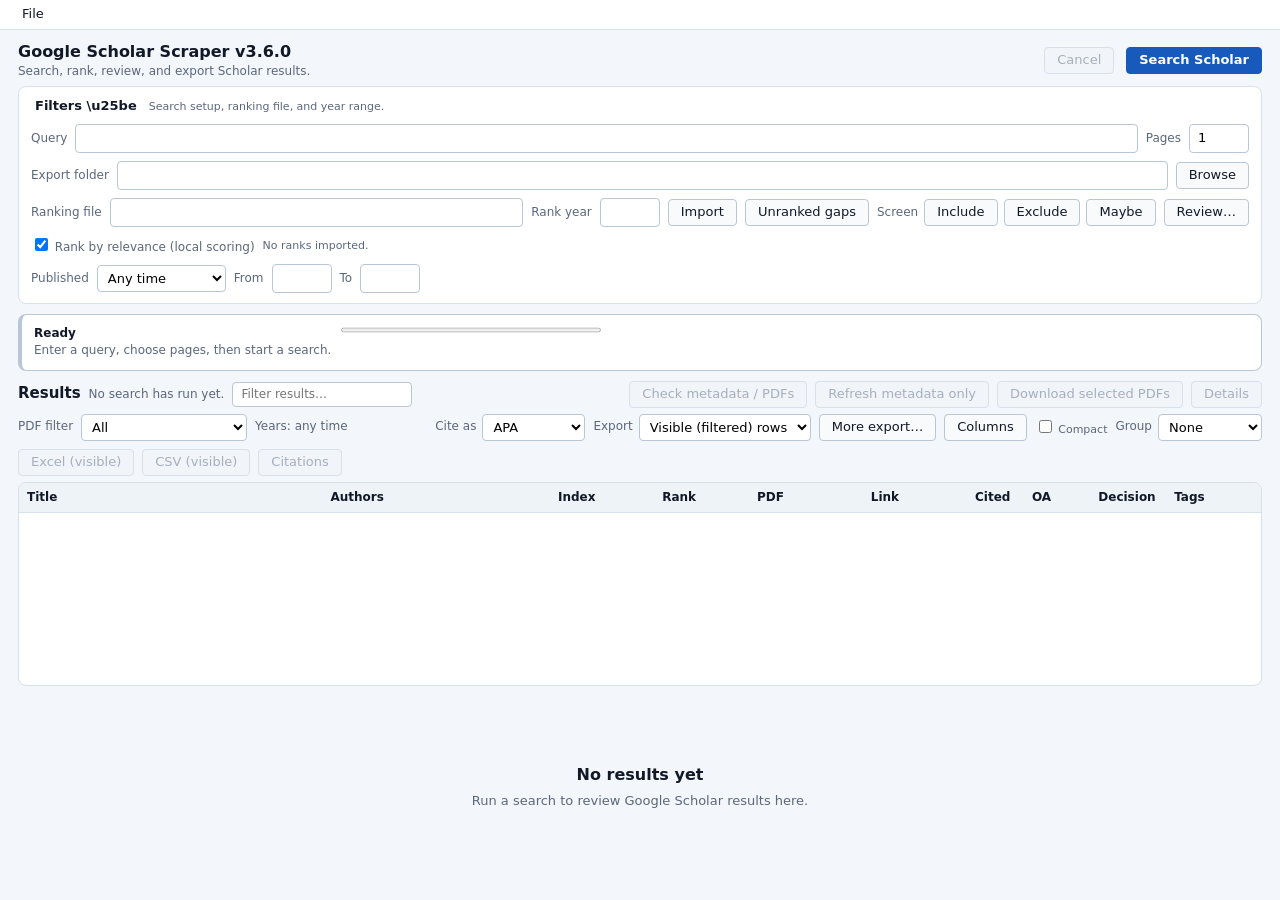
==== rust/gss-app/ui/index.html @ 484f0b96 "Rust v3.6.0: review state — screening decisions, notes, tags, PRISMA, baselines Phase 3 of docs/ROAD" ====
<!DOCTYPE html>
<html lang="en">
<head>
  <meta charset="UTF-8" />
  <meta name="viewport" content="width=device-width, initial-scale=1.0" />
  <title>Google Scholar Scraper v3.6.0</title>
  <style>
    :root {
      --app-bg: #f3f6fb; --surface: #ffffff; --surface-alt: #f8fafc;
      --text: #111827; --muted: #5b677a; --border: #d8e0ea; --border-strong: #b9c6d6;
      --primary: #185abc; --primary-hover: #1f6feb; --secondary-hover: #f4f7fb;
      --disabled: #a6afbd; --selection: #dbeafe;
    }
    * { box-sizing: border-box; }
    body {
      margin: 0; background: var(--app-bg); color: var(--text);
      font: 13px/1.45 "Segoe UI", system-ui, sans-serif;
      display: flex; flex-direction: column; height: 100vh;
    }
    .menubar {
      display: flex; align-items: center; gap: 2px;
      background: var(--surface); border-bottom: 1px solid var(--border);
      padding: 2px 12px;
    }
    .menubtn {
      background: transparent; border: none; padding: 3px 10px; border-radius: 4px;
    }
    .menubtn.open, .menubtn:hover:not(:disabled) { background: var(--secondary-hover); }
    .menu {
      position: absolute; top: 26px; left: 12px; z-index: 20;
      background: var(--surface); border: 1px solid var(--border-strong);
      border-radius: 6px; box-shadow: 0 6px 20px rgba(17, 24, 39, 0.16);
      padding: 4px; min-width: 240px; display: none;
    }
    .menu.open { display: block; }
    .menu button {
      display: flex; justify-content: space-between; gap: 24px; width: 100%;
      background: transparent; border: none; text-align: left; padding: 5px 8px;
    }
    .menu button:hover:not(:disabled) { background: var(--selection); }
    .menu .acc { color: var(--muted); font-size: 11px; }
    .ctxmenu {
      position: absolute; z-index: 30; background: var(--surface);
      border: 1px solid var(--border-strong); border-radius: 6px;
      box-shadow: 0 6px 20px rgba(17, 24, 39, 0.16);
      padding: 4px; min-width: 210px;
    }
    .ctxmenu button {
      display: block; width: 100%; text-align: left; background: transparent;
      border: none; padding: 5px 8px;
    }
    .ctxmenu button:hover:not(:disabled) { background: var(--selection); }
    .header {
      display: flex; align-items: center; gap: 12px;
      padding: 10px 18px 6px;
    }
    .header .titles { flex: 1; }
    .header h1 { font-size: 16px; margin: 0; }
    .header .subtitle { color: var(--muted); font-size: 12px; }
    .panel {
      background: var(--surface); border: 1px solid var(--border);
      border-radius: 8px; margin: 0 18px 10px; padding: 10px 12px;
    }
    .row { display: flex; align-items: center; gap: 8px; margin-bottom: 8px; flex-wrap: wrap; }
    .row:last-child { margin-bottom: 0; }
    label { color: var(--muted); font-size: 12px; }
    input[type="text"], input[type="number"] {
      border: 1px solid var(--border-strong); border-radius: 4px;
      padding: 4px 8px; font: inherit; background: var(--surface); min-width: 300px;
    }
    input.small { min-width: 0; width: 60px; }
    select {
      border: 1px solid var(--border-strong); border-radius: 4px;
      padding: 4px 6px; font: inherit; background: var(--surface);
    }
    button {
      border: 1px solid var(--border-strong); border-radius: 4px;
      padding: 3px 12px; font: inherit; cursor: pointer;
      background: var(--surface-alt); color: var(--text);
    }
    button.primary { background: var(--primary); border-color: var(--primary); color: #fff; font-weight: 600; }
    button:hover:not(:disabled) { filter: brightness(0.96); }
    button:disabled { background: #f1f4f8; color: var(--disabled); cursor: arrow; border-color: var(--border); }
    button.primary:disabled { background: #9bbbe8; color: #edf4ff; }
    .notice { color: var(--muted); font-size: 11px; }
    .status {
      display: flex; gap: 10px; padding: 10px 12px;
      border-left: 4px solid var(--border-strong);
    }
    .status .heading { font-weight: 700; font-size: 12px; }
    .status .detail { color: var(--muted); font-size: 12px; }
    .status.ready { background: var(--surface); border-color: var(--border-strong); }
    .status.running { background: #eef4fc; border-color: var(--primary); }
    .status.success { background: #effaf1; border-color: #1a7f37; }
    .status.warning { background: #fff8e6; border-color: #9a6700; }
    .status.error { background: #ffebe9; border-color: #cf222e; }
    progress { width: 260px; height: 10px; }
    .results { flex: 1; display: flex; flex-direction: column; margin: 0 18px 12px; min-height: 180px; }
    .results-toolbar { display: flex; align-items: center; gap: 8px; margin-bottom: 6px; flex-wrap: wrap; }
    .results-toolbar .spacer { flex: 1; }
    .results-toolbar h2 { font-size: 15px; margin: 0; }
    .summary { color: var(--muted); font-size: 12px; }
    input.filter {
      min-width: 0; width: 180px; padding: 3px 8px; font-size: 12px;
      border: 1px solid var(--border-strong); border-radius: 4px;
    }
    #appliedYear { color: var(--muted); font-size: 12px; }
    .table-wrap {
      flex: 1; overflow: auto; background: var(--surface);
      border: 1px solid var(--border); border-radius: 8px;
    }
    table { border-collapse: collapse; width: 100%; }
    thead th {
      position: sticky; top: 0; background: #eef3f8; text-align: left;
      font-size: 12px; padding: 6px 8px; border-bottom: 1px solid var(--border);
    }
    thead th.sortable { cursor: pointer; user-select: none; }
    thead th.sortable:hover { background: #e3ebf5; }
    thead th.sorted { color: var(--primary); }
    tbody td { padding: 6px 8px; border-bottom: 1px solid var(--border); font-size: 12px; }
    tbody tr[data-iid] { cursor: default; }
    tbody tr.selected { background: var(--selection); }
    .empty {
      flex: 1; display: flex; flex-direction: column; align-items: center;
      justify-content: center; color: var(--muted); gap: 6px;
    }
    .empty .title { font-size: 16px; font-weight: 700; color: var(--text); }
    .empty.hidden, .table-wrap.hidden { display: none; }
    dialog {
      border: 1px solid var(--border-strong); border-radius: 8px;
      padding: 14px; min-width: 520px; max-width: 820px;
    }
    dialog::backdrop { background: rgba(17, 24, 39, 0.35); }
    dialog h3 { margin: 0 0 10px; font-size: 14px; }
    dialog .disclaimer { color: var(--muted); font-size: 11px; margin: 8px 0; }
    /* v3.2.0 UX */
    :focus-visible {
      outline: 2px solid var(--primary); outline-offset: 1px; border-radius: 3px;
    }
    tbody tr:focus-visible {
      outline: none; box-shadow: inset 0 0 0 2px var(--primary);
    }
    #resultsTable { table-layout: fixed; }
    #resultsTable td {
      max-width: 0; overflow: hidden; text-overflow: ellipsis; white-space: nowrap;
    }
    #resultsTable.compact tbody td { padding: 2px 8px; font-size: 11px; }
    .linkbtn {
      background: none; border: none; padding: 0; color: var(--primary);
      text-decoration: underline; cursor: pointer; font: inherit;
    }
    .linkbtn:hover:not(:disabled) { filter: brightness(0.85); }
    #configPanel.collapsed .row { display: none; }
    .panel-head {
      display: flex; align-items: center; gap: 8px; margin-bottom: 8px;
    }
    .panel-head button {
      background: transparent; border: none; padding: 0 4px; font-weight: 600;
    }
    .menu label { display: flex; gap: 6px; padding: 4px 8px; }
    .menu label:hover { background: var(--selection); }
    .toolbar-group { display: flex; align-items: center; gap: 6px; }
    .smallwide { min-width: 140px; width: 180px; }
    .badge.include { background: #1a7f37; color: #fff; }
    .badge.exclude { background: #cf222e; color: #fff; }
    .badge.maybe { background: #9a6700; color: #fff; }
    .tagchip {
      display: inline-block; background: var(--selection); border-radius: 3px;
      padding: 0 5px; margin-right: 3px; font-size: 11px;
    }
    .toolbar-group label { display: flex; align-items: center; gap: 4px; }
    .badge {
      display: inline-block; padding: 0 4px; border-radius: 3px;
      font-size: 10px; font-weight: 700; letter-spacing: 0.02em;
      vertical-align: middle;
    }
    .badge.retracted { background: var(--error, #cf222e); color: #fff; }
    dialog pre {
      background: var(--surface-alt); border: 1px solid var(--border);
      border-radius: 4px; padding: 10px; white-space: pre-wrap;
      max-height: 320px; overflow: auto; font: 12px/1.5 "Segoe UI", sans-serif;
    }
  </style>
</head>
<body>
  <div class="menubar">
    <button class="menubtn" id="btnFileMenu">File</button>
    <div class="menu" id="fileMenu">
      <button id="menuExportCitations">Export citations… <span class="acc">Ctrl+E</span></button>
      <button id="menuOpenFolder" disabled>Open export folder</button>
    </div>
  </div>

  <div class="header">
    <div class="titles">
      <h1>Google Scholar Scraper v3.6.0</h1>
      <div class="subtitle">Search, rank, review, and export Scholar results.</div>
    </div>
    <button id="btnCancel" disabled>Cancel</button>
    <button id="btnSearch" class="primary">Search Scholar</button>
  </div>

  <section class="panel" id="configPanel">
    <div class="panel-head">
      <button id="btnToggleConfig" aria-expanded="true" aria-controls="configPanel">Filters \u25be</button>
      <span class="notice" id="configHint">Search setup, ranking file, and year range.</span>
    </div>
    <div class="row">
      <label for="query">Query</label>
      <input type="text" id="query" style="flex:1" list="queryHistory" />
      <datalist id="queryHistory"></datalist>
      <label for="pages">Pages</label>
      <input type="text" id="pages" class="small" value="1" />
    </div>
    <div class="row">
      <label for="folder">Export folder</label>
      <input type="text" id="folder" style="flex:1" />
      <button id="btnBrowse">Browse</button>
    </div>
    <div class="row">
      <label for="rankingPath">Ranking file</label>
      <input type="text" id="rankingPath" style="flex:1" />
      <label for="rankingYear">Rank year</label>
      <input type="text" id="rankingYear" class="small" />
      <button id="btnImport">Import</button>
      <button id="btnGapReport" title="List journals with no imported ranking match">Unranked gaps</button>
      <span class="toolbar-group">
        <label>Screen</label>
        <button id="btnInclude" title="Mark selected rows as included">Include</button>
        <button id="btnExclude" title="Mark selected rows as excluded">Exclude</button>
        <button id="btnMaybe" title="Mark selected rows as maybe">Maybe</button>
      </span>
      <button id="btnReviewMenu">Review…</button>
      <div class="menu" id="reviewMenu">
        <button id="menuPrisma">PRISMA counts</button>
        <button id="menuScreeningLog">Export screening log (CSV)</button>
        <button id="menuNearDup">Near-duplicate report</button>
        <button id="menuBaselineSave">Save current set as baseline…</button>
        <button id="menuBaselineDiff">Diff against baseline…</button>
        <button id="menuRescore">Re-score with the query…</button>
        <button id="menuImportExport">Import a CSV/JSON export…</button>
      </div>
    </div>
    <div class="row">
      <label><input type="checkbox" id="rankingEnabled" checked /> Rank by relevance (local scoring)</label>
      <span id="rankingNotice" class="notice">No ranks imported.</span>
    </div>
    <div class="row">
      <label for="yearPreset">Published</label>
      <select id="yearPreset"></select>
      <label for="yearFrom">From</label>
      <input type="text" id="yearFrom" class="small" />
      <label for="yearTo">To</label>
      <input type="text" id="yearTo" class="small" />
    </div>
  </section>

  <div class="panel status ready" id="statusPanel" role="status" aria-live="polite">
    <div>
      <div class="heading" id="statusHeading">Ready</div>
      <div class="detail" id="statusDetail">Enter a query, choose pages, then start a search.</div>
    </div>
    <progress id="progress" value="0" max="100"></progress>
    <button id="btnRetry" hidden>Retry search</button>
  </div>

  <div class="results">
    <div class="results-toolbar">
      <h2>Results</h2>
      <span class="summary" id="summary">No search has run yet.</span>
      <input type="text" id="resultsSearch" class="filter" placeholder="Filter results…" />
      <span class="spacer"></span>
      <button id="btnReveal" hidden>Open folder</button>
      <button id="btnCheck" disabled>Check metadata / PDFs</button>
      <button id="btnMetadataOnly" disabled title="Refresh Crossref metadata without re-checking every PDF link">Refresh metadata only</button>
      <button id="btnDownload" disabled>Download selected PDFs</button>
      <button id="btnDetails" disabled>Details</button>
    </div>
    <div class="results-toolbar">
      <label for="pdfFilter">PDF filter</label>
      <select id="pdfFilter"></select>
      <span id="appliedYear">Years: any time</span>
      <span id="yearHistogram" class="summary" title="Publication-year distribution of the stored records"></span>
      <span class="spacer"></span>
      <span class="toolbar-group">
        <label for="citeStyle">Cite as</label>
        <select id="citeStyle">
          <option value="apa">APA</option>
          <option value="ieee">IEEE</option>
          <option value="vancouver">Vancouver</option>
        </select>
      </span>
      <span class="toolbar-group">
        <label for="exportScope">Export</label>
        <select id="exportScope">
          <option value="visible">Visible (filtered) rows</option>
          <option value="selected">Selected rows</option>
        </select>
      </span>
      <button id="btnExportMenu">More export…</button>
      <div class="menu" id="exportMenu">
        <button id="menuExcelRich">Excel (formatted, freeze + filters)</button>
        <button id="menuExcelGrouped">Excel grouped by →</button>
        <button id="menuJson">JSON</button>
        <button id="menuMarkdown">Markdown table</button>
        <button id="menuTsv">TSV</button>
        <button id="menuEnw">EndNote (.enw)</button>
        <button id="menuReadingList">HTML reading list</button>
        <button id="menuJournals">Journal aggregation (CSV)</button>
        <button id="menuDetails">Details text</button>
        <button id="menuCsl">CSL-JSON citations</button>
        <button id="menuBibStable">BibTeX (stable keys)</button>
        <button id="menuBibFiles">BibTeX (with PDF paths)</button>
        <button id="menuGroupedBib">Grouped bibliography</button>
        <button id="menuCopyBib">Copy bibliography to clipboard</button>
      </div>
      <button id="btnColumns">Columns</button>
      <div class="menu" id="columnsMenu">
        <label><input type="checkbox" data-col="authors" checked /> Authors</label>
        <label><input type="checkbox" data-col="index" checked /> Index</label>
        <label><input type="checkbox" data-col="rank" checked /> Rank</label>
        <label><input type="checkbox" data-col="pdf" checked /> PDF</label>
        <label><input type="checkbox" data-col="link" checked /> Link</label>
        <label><input type="checkbox" data-col="cited" checked /> Cited by</label>
        <label><input type="checkbox" data-col="oa" checked /> OA status</label>
        <label><input type="checkbox" data-col="decision" checked /> Decision</label>
        <label><input type="checkbox" data-col="tags" checked /> Tags</label>
      </div>
      <label class="notice"><input type="checkbox" id="compactRows" /> Compact</label>
      <span class="toolbar-group">
        <label for="groupBy">Group</label>
        <select id="groupBy">
          <option value="">None</option>
          <option value="year">Year</option>
          <option value="journal">Journal</option>
          <option value="pdf">PDF status</option>
        </select>
      </span>
      <button id="btnExportExcel" disabled title="Export visible (filtered) rows">Excel (visible)</button>
      <button id="btnExportCsv" disabled title="Export visible (filtered) rows">CSV (visible)</button>
      <button id="btnExportCitations" disabled>Citations</button>
    </div>
    <div class="table-wrap" id="tableWrap">
      <table id="resultsTable" tabindex="0" role="grid" aria-label="Search results">
        <colgroup>
          <col data-col="title" style="width:32%" />
          <col data-col="authors" style="width:24%" />
          <col data-col="index" style="width:11%" />
          <col data-col="rank" style="width:10%" />
          <col data-col="pdf" style="width:12%" />
          <col data-col="link" style="width:11%" />
          <col data-col="cited" style="width:6%" />
          <col data-col="oa" style="width:7%" />
          <col data-col="decision" style="width:8%" />
          <col data-col="tags" style="width:10%" />
        </colgroup>
        <thead>
          <tr>
            <th class="sortable" data-key="title" scope="col" aria-sort="none" title="Sort by title">Title</th>
            <th class="sortable" data-key="authors" scope="col" aria-sort="none" title="Sort by authors">Authors</th>
            <th class="sortable" data-key="index" scope="col" aria-sort="none" title="Sort by journal indexing (SJR, SINTA, SCOPUS)">Index</th>
            <th class="sortable" data-key="rank" scope="col" aria-sort="none" title="Sort by journal rank">Rank</th>
            <th class="sortable" data-key="pdf" scope="col" aria-sort="none" title="Sort by public-PDF status">PDF</th>
            <th class="sortable" data-key="link" scope="col" aria-sort="none" title="Sort by link presence">Link</th>
            <th class="sortable" data-key="cited" scope="col" aria-sort="none" title="Sort by citation count (Crossref / OpenAlex)">Cited</th>
            <th class="sortable" data-key="oa" scope="col" aria-sort="none" title="Open-access status reported by OpenAlex">OA</th>
            <th class="sortable" data-key="decision" scope="col" aria-sort="none" title="Your screening decision">Decision</th>
            <th class="sortable" data-key="tags" scope="col" aria-sort="none" title="Tags you assigned">Tags</th>
          </tr>
        </thead>
        <tbody id="tableBody" role="rowgroup"></tbody>
      </table>
    </div>
    <div class="empty" id="emptyState">
      <div class="title" id="emptyTitle">No results yet</div>
      <div id="emptyDetail">Run a search to review Google Scholar results here.</div>
    </div>
  </div>

  <dialog id="errorDialog">
    <h3 id="errorTitle">Error</h3>
    <pre id="errorDetail"></pre>
    <button id="btnErrorClose" class="primary">OK</button>
  </dialog>

  <dialog id="detailDialog">
    <h3>Selected paper details</h3>
    <pre id="detailText"></pre>
    <div class="disclaimer">Double-click a row to open its link. Ranking labels describe the journal only.</div>
    <div class="row">
      <label for="detailDecision">Decision</label>
      <select id="detailDecision">
        <option value="">undecided</option>
        <option value="include">include</option>
        <option value="exclude">exclude</option>
        <option value="maybe">maybe</option>
      </select>
      <label for="detailReason">Reason</label>
      <input type="text" id="detailReason" class="smallwide" placeholder="coded exclusion reason" />
    </div>
    <div class="row">
      <label for="detailTags">Tags</label>
      <input type="text" id="detailTags" class="smallwide" placeholder="comma separated" />
      <label for="detailNote">Note</label>
      <input type="text" id="detailNote" style="flex:1" />
      <button id="btnDetailSaveReview" class="primary">Save review</button>
    </div>
    <div class="row">
      <button id="btnDetailOpenLink">Open link</button>
      <button id="btnDetailAbstract">Abstract</button>
      <button id="btnDetailOpenPdf">Open PDF</button>
      <button id="btnDetailCopyDoi">Copy DOI</button>
      <button id="btnDetailCopyTitle">Copy title</button>
      <span class="spacer"></span>
      <button id="btnCloseDetail">Close</button>
    </div>
  </dialog>

  <dialog id="promptDialog">
    <h3 id="promptTitle">Enter a value</h3>
    <div class="row">
      <input type="text" id="promptInput" style="flex:1" />
    </div>
    <div class="row">
      <button id="btnPromptOk" class="primary">OK</button>
      <button id="btnPromptCancel">Cancel</button>
    </div>
  </dialog>

  <dialog id="abstractDialog">
    <h3 id="abstractTitle">Abstract</h3>
    <pre id="abstractText"></pre>
    <div class="disclaimer">The abstract comes from Crossref or OpenAlex, not from Google Scholar. It is shown as the provider returns it.</div>
    <button id="btnCloseAbstract">Close</button>
  </dialog>

  <dialog id="citationsDialog">
    <h3>Export citations</h3>
    <div class="row">
      <label>Citation format</label>
      <label><input type="radio" name="citFormat" value="bibtex" checked /> BibTeX (.bib)</label>
      <label><input type="radio" name="citFormat" value="ris" /> RIS (.ris)</label>
    </div>
    <div class="row">
      <label>Which records</label>
      <label><input type="radio" name="citScope" value="selected" /> Selected rows</label>
      <label><input type="radio" name="citScope" value="visible" checked /> Visible (filtered) rows</label>
      <label><input type="radio" name="citScope" value="all" /> All collected records</label>
    </div>
    <div class="disclaimer">Records are resolved against Crossref when possible. Unresolved records keep their known fields and carry a review note; no PDF field is consulted.</div>
    <div class="row">
      <button id="btnDoExport" class="primary">Export citations</button>
      <button id="btnCloseCitations">Close</button>
    </div>
  </dialog>

  <script src="app.js"></script>
</body>
</html>
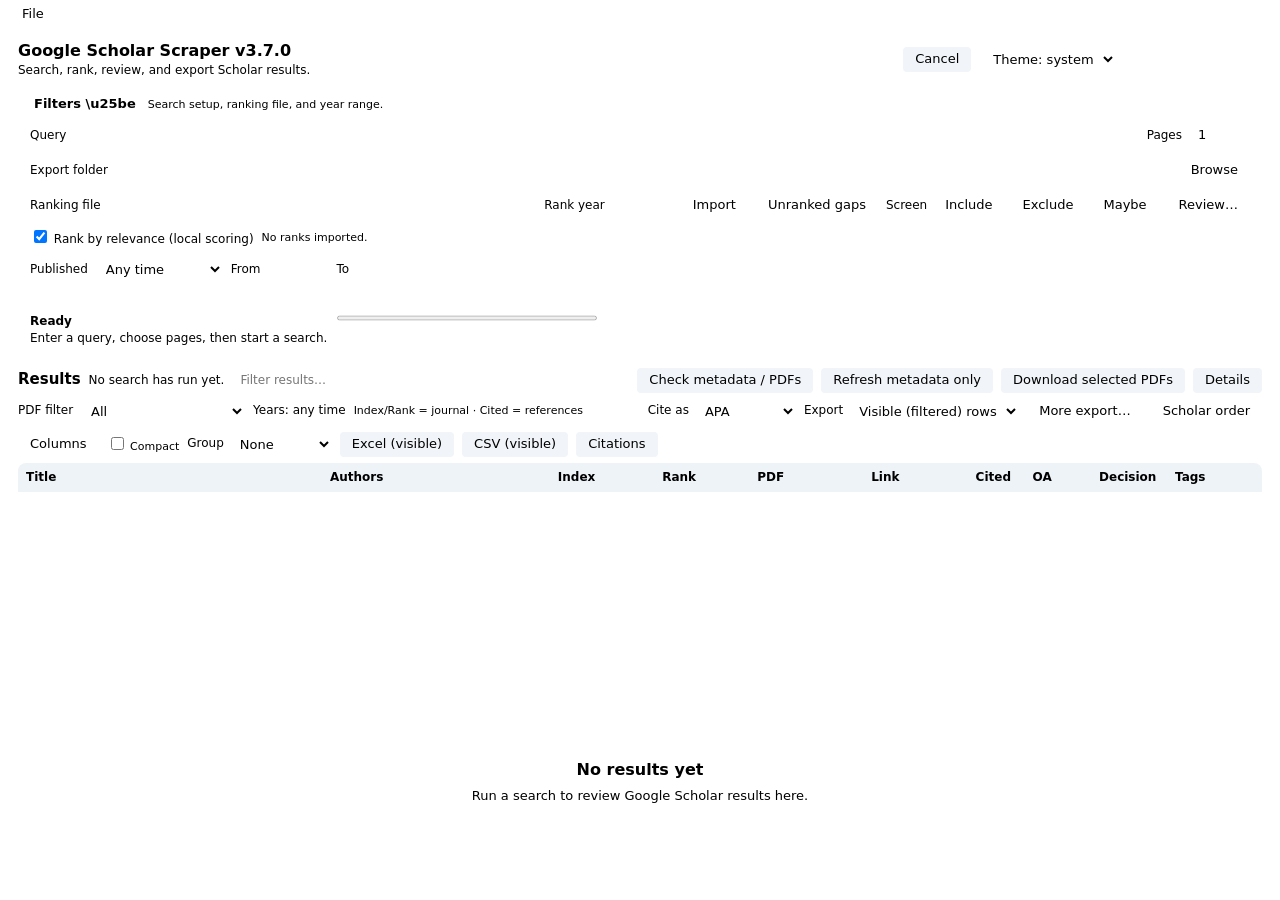
==== commit 8a4019dc: "Rust v3.7.0: interface polish (keep results, filter reset, theme) + atomic exports Phases 4 and 5 of" ====
--- a/rust/gss-app/ui/index.html
+++ b/rust/gss-app/ui/index.html
@@ -3,9 +3,18 @@
 <head>
   <meta charset="UTF-8" />
   <meta name="viewport" content="width=device-width, initial-scale=1.0" />
-  <title>Google Scholar Scraper v3.6.0</title>
+  <title>Google Scholar Scraper v3.7.0</title>
   <style>
     :root {
+      color-scheme: light dark;
+    }
+    :root[data-theme="dark"] {
+      --app-bg: #0f141b; --surface: #161d26; --surface-alt: #1d2632;
+      --text: #e6edf3; --muted: #9aa7b6; --border: #2b3644; --border-strong: #3d4b5c;
+      --primary: #4d8ff0; --primary-hover: #6aa4f5; --secondary-hover: #222c39;
+      --disabled: #66717f; --selection: #1e3149;
+    }
+    :root[data-theme="light"] {
       --app-bg: #f3f6fb; --surface: #ffffff; --surface-alt: #f8fafc;
       --text: #111827; --muted: #5b677a; --border: #d8e0ea; --border-strong: #b9c6d6;
       --primary: #185abc; --primary-hover: #1f6feb; --secondary-hover: #f4f7fb;
@@ -193,10 +202,15 @@
 
   <div class="header">
     <div class="titles">
-      <h1>Google Scholar Scraper v3.6.0</h1>
+      <h1>Google Scholar Scraper v3.7.0</h1>
       <div class="subtitle">Search, rank, review, and export Scholar results.</div>
     </div>
     <button id="btnCancel" disabled>Cancel</button>
+    <select id="themeSelect" title="Interface theme">
+      <option value="system">Theme: system</option>
+      <option value="light">Theme: light</option>
+      <option value="dark">Theme: dark</option>
+    </select>
     <button id="btnSearch" class="primary">Search Scholar</button>
   </div>
 
@@ -280,6 +294,7 @@
       <label for="pdfFilter">PDF filter</label>
       <select id="pdfFilter"></select>
       <span id="appliedYear">Years: any time</span>
+      <span class="notice" id="columnLegend" title="Index and Rank describe the journal; relevance orders the rows; Cited counts references">Index/Rank = journal · Cited = references</span>
       <span id="yearHistogram" class="summary" title="Publication-year distribution of the stored records"></span>
       <span class="spacer"></span>
       <span class="toolbar-group">
@@ -314,6 +329,7 @@
         <button id="menuGroupedBib">Grouped bibliography</button>
         <button id="menuCopyBib">Copy bibliography to clipboard</button>
       </div>
+      <button id="btnResetSort" title="Return to Google Scholar’s original order">Scholar order</button>
       <button id="btnColumns">Columns</button>
       <div class="menu" id="columnsMenu">
         <label><input type="checkbox" data-col="authors" checked /> Authors</label>
@@ -374,6 +390,7 @@
     <div class="empty" id="emptyState">
       <div class="title" id="emptyTitle">No results yet</div>
       <div id="emptyDetail">Run a search to review Google Scholar results here.</div>
+      <button id="btnClearFilters" hidden>Clear result filters</button>
     </div>
   </div>
 
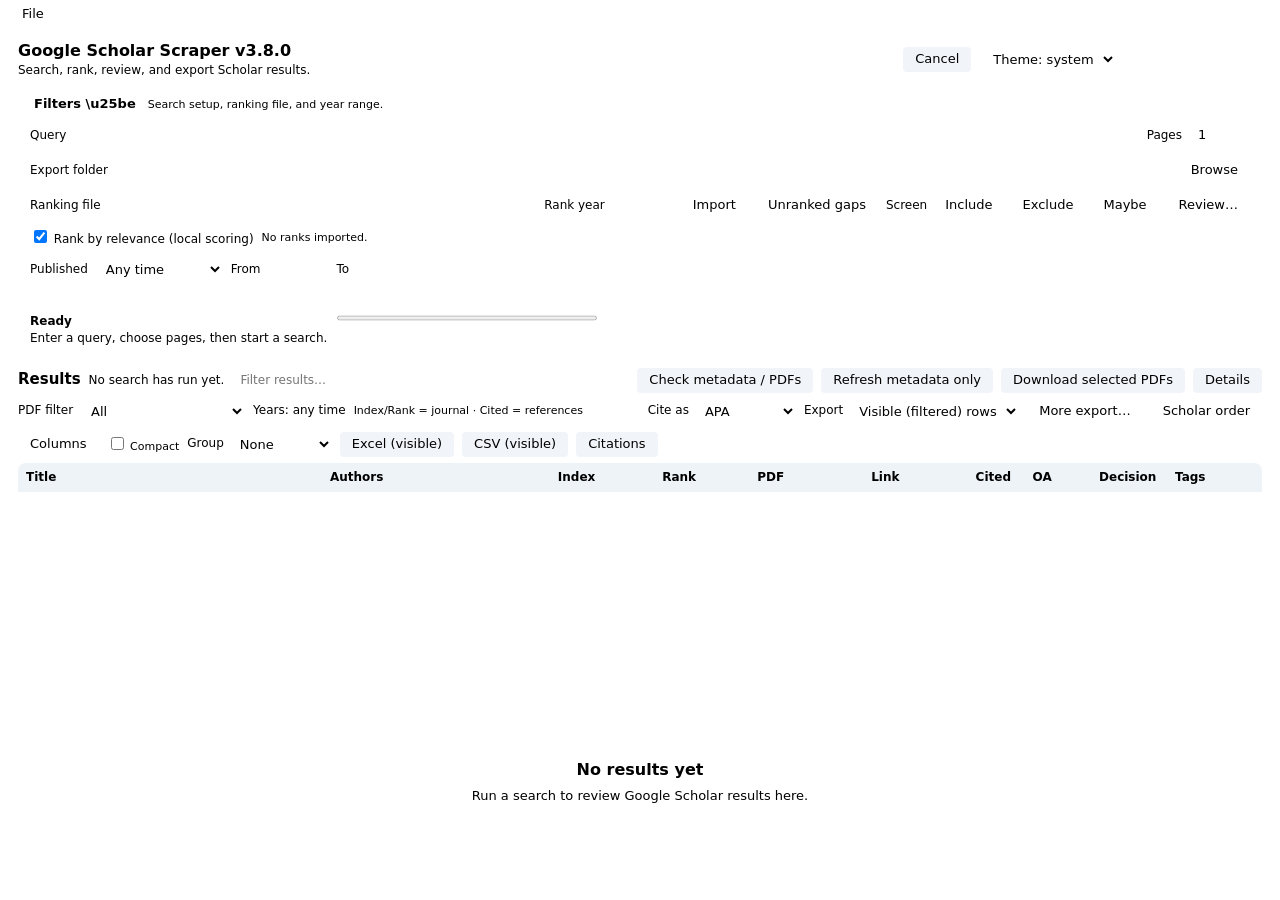
==== commit 7cc03c3a: "Rust v3.8.0: window geometry persistence + CI builds the installer Phase 6 of docs/ROADMAP.md, parti" ====
--- a/rust/gss-app/ui/index.html
+++ b/rust/gss-app/ui/index.html
@@ -3,7 +3,7 @@
 <head>
   <meta charset="UTF-8" />
   <meta name="viewport" content="width=device-width, initial-scale=1.0" />
-  <title>Google Scholar Scraper v3.7.0</title>
+  <title>Google Scholar Scraper v3.8.0</title>
   <style>
     :root {
       color-scheme: light dark;
@@ -202,7 +202,7 @@
 
   <div class="header">
     <div class="titles">
-      <h1>Google Scholar Scraper v3.7.0</h1>
+      <h1>Google Scholar Scraper v3.8.0</h1>
       <div class="subtitle">Search, rank, review, and export Scholar results.</div>
     </div>
     <button id="btnCancel" disabled>Cancel</button>
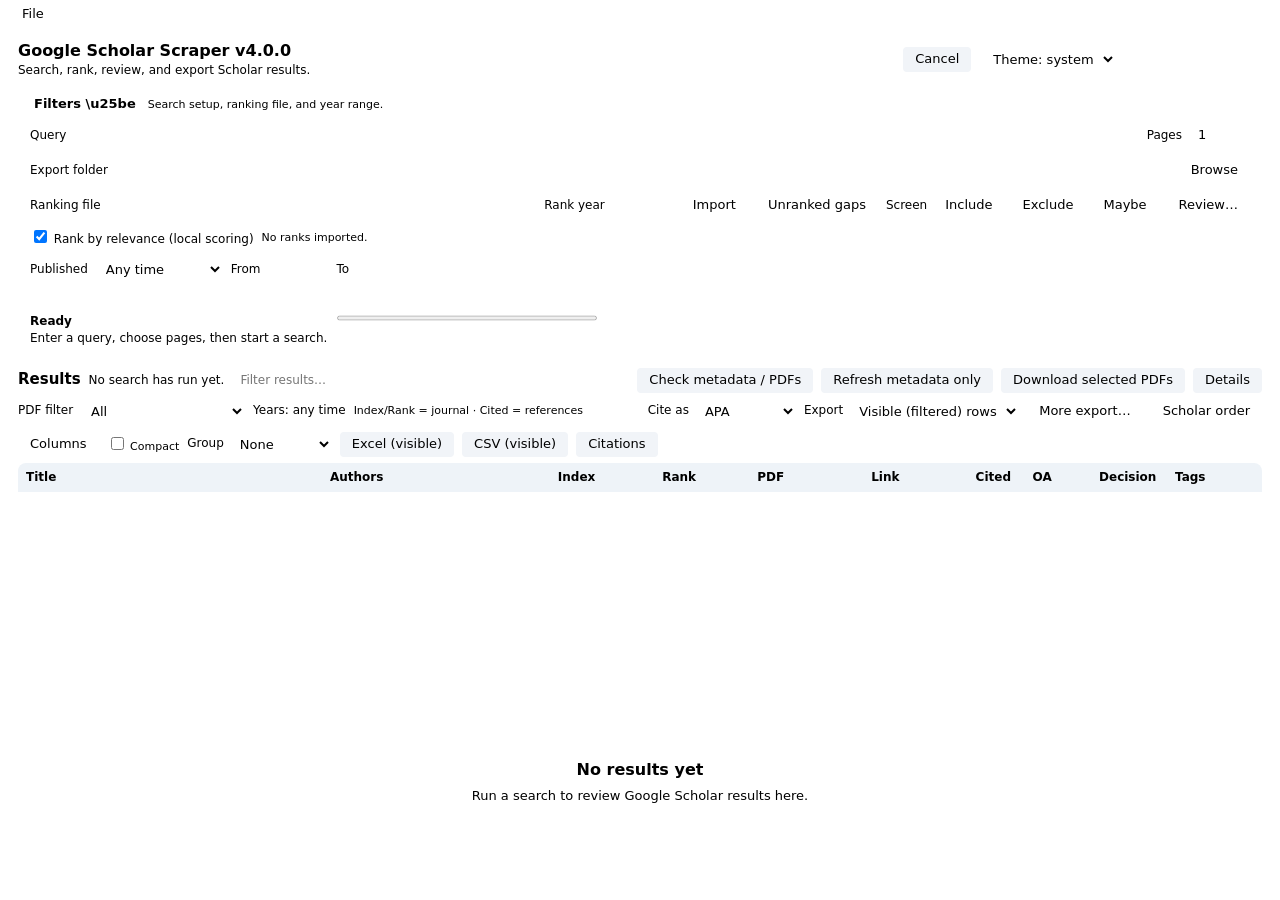
==== commit 1dcc4204: "Rust v4.0.0: discovery — paste DOIs and citation chasing Phase 7 of docs/ROADMAP.md. Major version b" ====
--- a/rust/gss-app/ui/index.html
+++ b/rust/gss-app/ui/index.html
@@ -3,7 +3,7 @@
 <head>
   <meta charset="UTF-8" />
   <meta name="viewport" content="width=device-width, initial-scale=1.0" />
-  <title>Google Scholar Scraper v3.8.0</title>
+  <title>Google Scholar Scraper v4.0.0</title>
   <style>
     :root {
       color-scheme: light dark;
@@ -202,7 +202,7 @@
 
   <div class="header">
     <div class="titles">
-      <h1>Google Scholar Scraper v3.8.0</h1>
+      <h1>Google Scholar Scraper v4.0.0</h1>
       <div class="subtitle">Search, rank, review, and export Scholar results.</div>
     </div>
     <button id="btnCancel" disabled>Cancel</button>
@@ -253,6 +253,9 @@
         <button id="menuBaselineDiff">Diff against baseline…</button>
         <button id="menuRescore">Re-score with the query…</button>
         <button id="menuImportExport">Import a CSV/JSON export…</button>
+        <button id="menuPasteDois">Add records by pasting DOIs…</button>
+        <button id="menuCiteForward">Find works citing this DOI</button>
+        <button id="menuCiteBackward">Find works this DOI cites</button>
       </div>
     </div>
     <div class="row">
@@ -433,6 +436,18 @@
     </div>
   </dialog>
 
+  <dialog id="pasteDialog">
+    <h3>Add records by pasting DOIs</h3>
+    <div class="disclaimer">One per line, or separated by commas. Accepts bare DOIs, <code>doi:</code> prefixes and full <code>https://doi.org/…</code> links.</div>
+    <div class="row">
+      <textarea id="pasteDois" rows="8" style="flex:1;font:inherit;border:1px solid var(--border-strong);border-radius:4px;padding:6px"></textarea>
+    </div>
+    <div class="row">
+      <button id="btnPasteDoisOk" class="primary">Add records</button>
+      <button id="btnPasteDoisCancel">Cancel</button>
+    </div>
+  </dialog>
+
   <dialog id="promptDialog">
     <h3 id="promptTitle">Enter a value</h3>
     <div class="row">
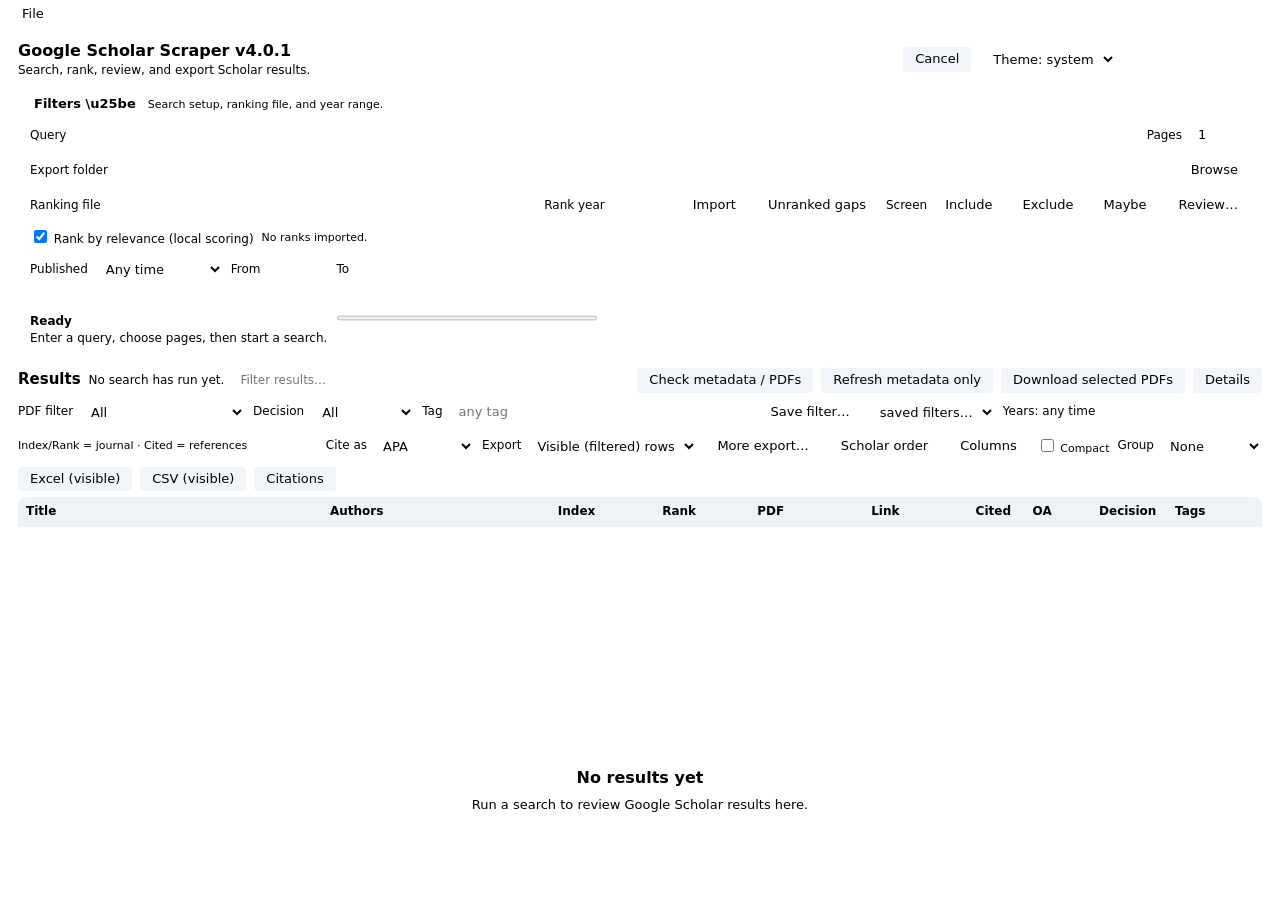
==== commit 6e008845: "Rust v4.0.1: decision/tag filters and saved filter expressions Completes 2.1/2.2 (filter by decision" ====
--- a/rust/gss-app/ui/index.html
+++ b/rust/gss-app/ui/index.html
@@ -3,7 +3,7 @@
 <head>
   <meta charset="UTF-8" />
   <meta name="viewport" content="width=device-width, initial-scale=1.0" />
-  <title>Google Scholar Scraper v4.0.0</title>
+  <title>Google Scholar Scraper v4.0.1</title>
   <style>
     :root {
       color-scheme: light dark;
@@ -202,7 +202,7 @@
 
   <div class="header">
     <div class="titles">
-      <h1>Google Scholar Scraper v4.0.0</h1>
+      <h1>Google Scholar Scraper v4.0.1</h1>
       <div class="subtitle">Search, rank, review, and export Scholar results.</div>
     </div>
     <button id="btnCancel" disabled>Cancel</button>
@@ -296,6 +296,20 @@
     <div class="results-toolbar">
       <label for="pdfFilter">PDF filter</label>
       <select id="pdfFilter"></select>
+      <label for="decisionFilter">Decision</label>
+      <select id="decisionFilter" title="Filter by your screening decision">
+        <option value="all">All</option>
+        <option value="undecided">Undecided</option>
+        <option value="include">Included</option>
+        <option value="exclude">Excluded</option>
+        <option value="maybe">Maybe</option>
+      </select>
+      <label for="tagFilter">Tag</label>
+      <input type="text" id="tagFilter" class="smallwide" placeholder="any tag" title="Show only rows carrying this tag" />
+      <button id="btnSaveFilter" title="Save the current filter combination under a name">Save filter…</button>
+      <select id="savedFilters" title="Apply a saved filter">
+        <option value="">saved filters…</option>
+      </select>
       <span id="appliedYear">Years: any time</span>
       <span class="notice" id="columnLegend" title="Index and Rank describe the journal; relevance orders the rows; Cited counts references">Index/Rank = journal · Cited = references</span>
       <span id="yearHistogram" class="summary" title="Publication-year distribution of the stored records"></span>
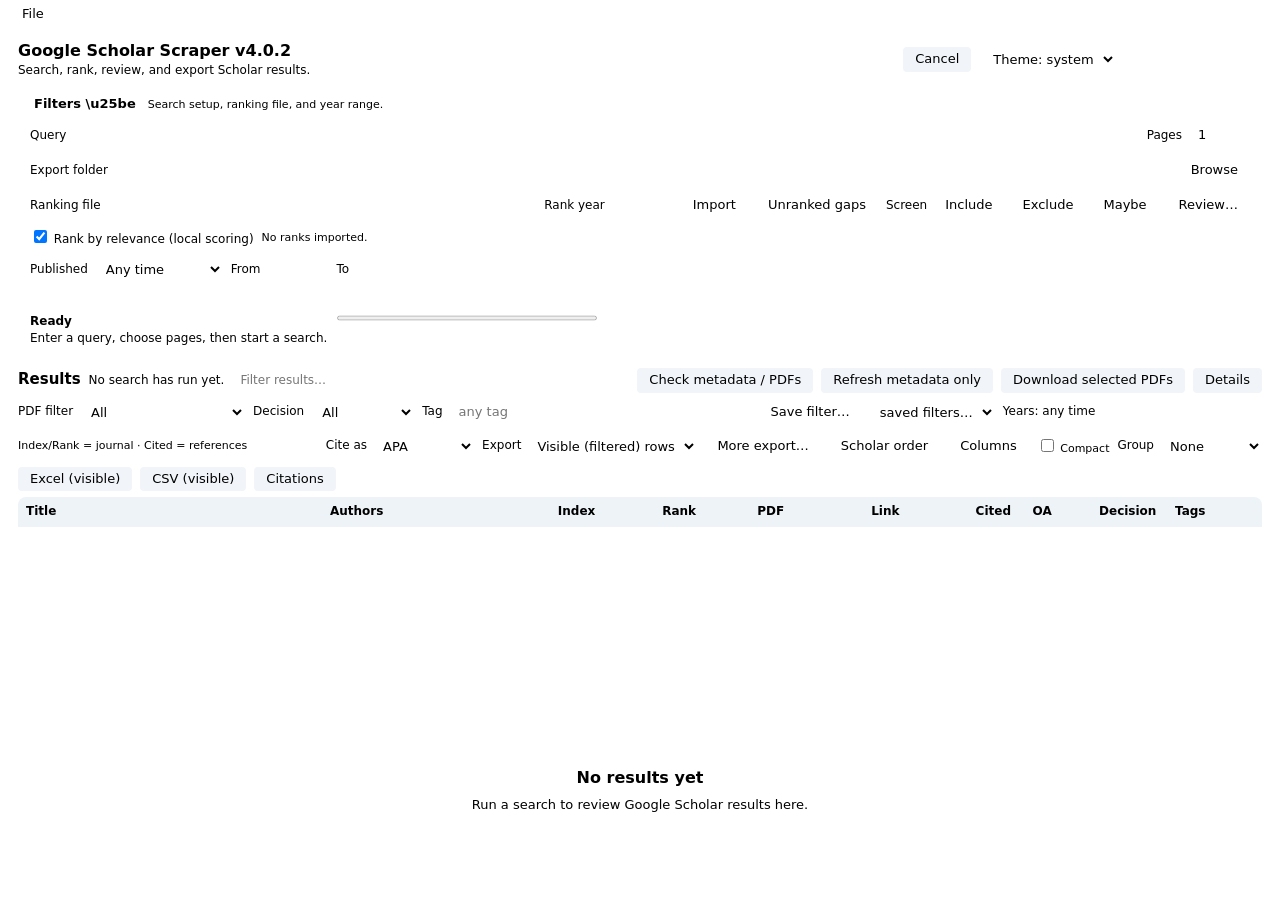
==== commit 09f11a75: "Rust v4.0.2: fix discovery data loss and stale titles Four defects in the v4.0.0 discovery feature, " ====
--- a/rust/gss-app/ui/index.html
+++ b/rust/gss-app/ui/index.html
@@ -3,7 +3,7 @@
 <head>
   <meta charset="UTF-8" />
   <meta name="viewport" content="width=device-width, initial-scale=1.0" />
-  <title>Google Scholar Scraper v4.0.1</title>
+  <title>Google Scholar Scraper v4.0.2</title>
   <style>
     :root {
       color-scheme: light dark;
@@ -202,7 +202,7 @@
 
   <div class="header">
     <div class="titles">
-      <h1>Google Scholar Scraper v4.0.1</h1>
+      <h1>Google Scholar Scraper v4.0.2</h1>
       <div class="subtitle">Search, rank, review, and export Scholar results.</div>
     </div>
     <button id="btnCancel" disabled>Cancel</button>
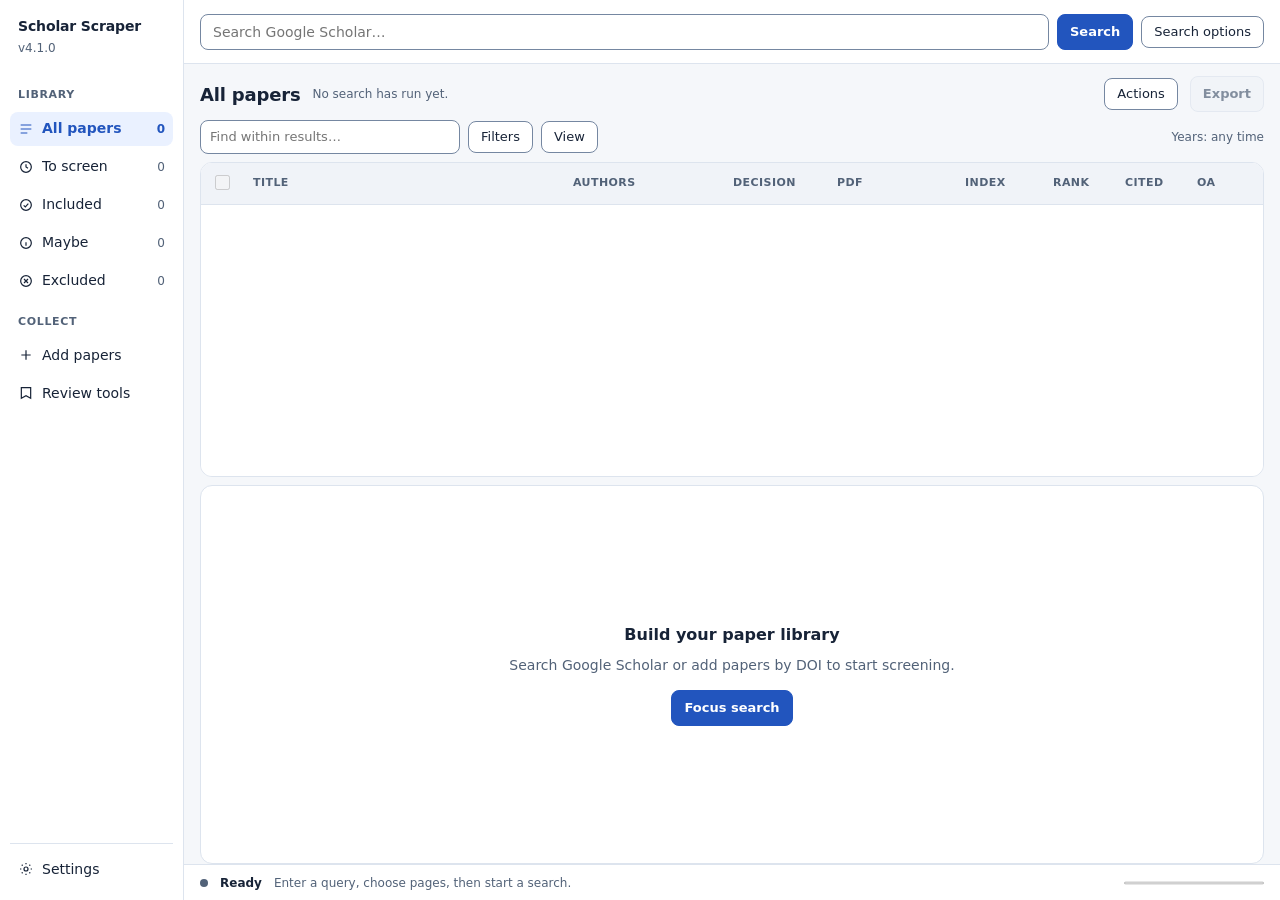
==== commit 490cf177: "Rust v4.1.0: research workspace redesign Redesigns the Tauri UI as a balanced research workspace and" ====
--- a/rust/gss-app/ui/index.html
+++ b/rust/gss-app/ui/index.html
@@ -1,502 +1,508 @@
 <!DOCTYPE html>
-<html lang="en">
+<html lang="en" data-theme="light">
 <head>
   <meta charset="UTF-8" />
   <meta name="viewport" content="width=device-width, initial-scale=1.0" />
-  <title>Google Scholar Scraper v4.0.2</title>
-  <style>
-    :root {
-      color-scheme: light dark;
-    }
-    :root[data-theme="dark"] {
-      --app-bg: #0f141b; --surface: #161d26; --surface-alt: #1d2632;
-      --text: #e6edf3; --muted: #9aa7b6; --border: #2b3644; --border-strong: #3d4b5c;
-      --primary: #4d8ff0; --primary-hover: #6aa4f5; --secondary-hover: #222c39;
-      --disabled: #66717f; --selection: #1e3149;
-    }
-    :root[data-theme="light"] {
-      --app-bg: #f3f6fb; --surface: #ffffff; --surface-alt: #f8fafc;
-      --text: #111827; --muted: #5b677a; --border: #d8e0ea; --border-strong: #b9c6d6;
-      --primary: #185abc; --primary-hover: #1f6feb; --secondary-hover: #f4f7fb;
-      --disabled: #a6afbd; --selection: #dbeafe;
-    }
-    * { box-sizing: border-box; }
-    body {
-      margin: 0; background: var(--app-bg); color: var(--text);
-      font: 13px/1.45 "Segoe UI", system-ui, sans-serif;
-      display: flex; flex-direction: column; height: 100vh;
-    }
-    .menubar {
-      display: flex; align-items: center; gap: 2px;
-      background: var(--surface); border-bottom: 1px solid var(--border);
-      padding: 2px 12px;
-    }
-    .menubtn {
-      background: transparent; border: none; padding: 3px 10px; border-radius: 4px;
-    }
-    .menubtn.open, .menubtn:hover:not(:disabled) { background: var(--secondary-hover); }
-    .menu {
-      position: absolute; top: 26px; left: 12px; z-index: 20;
-      background: var(--surface); border: 1px solid var(--border-strong);
-      border-radius: 6px; box-shadow: 0 6px 20px rgba(17, 24, 39, 0.16);
-      padding: 4px; min-width: 240px; display: none;
-    }
-    .menu.open { display: block; }
-    .menu button {
-      display: flex; justify-content: space-between; gap: 24px; width: 100%;
-      background: transparent; border: none; text-align: left; padding: 5px 8px;
-    }
-    .menu button:hover:not(:disabled) { background: var(--selection); }
-    .menu .acc { color: var(--muted); font-size: 11px; }
-    .ctxmenu {
-      position: absolute; z-index: 30; background: var(--surface);
-      border: 1px solid var(--border-strong); border-radius: 6px;
-      box-shadow: 0 6px 20px rgba(17, 24, 39, 0.16);
-      padding: 4px; min-width: 210px;
-    }
-    .ctxmenu button {
-      display: block; width: 100%; text-align: left; background: transparent;
-      border: none; padding: 5px 8px;
-    }
-    .ctxmenu button:hover:not(:disabled) { background: var(--selection); }
-    .header {
-      display: flex; align-items: center; gap: 12px;
-      padding: 10px 18px 6px;
-    }
-    .header .titles { flex: 1; }
-    .header h1 { font-size: 16px; margin: 0; }
-    .header .subtitle { color: var(--muted); font-size: 12px; }
-    .panel {
-      background: var(--surface); border: 1px solid var(--border);
-      border-radius: 8px; margin: 0 18px 10px; padding: 10px 12px;
-    }
-    .row { display: flex; align-items: center; gap: 8px; margin-bottom: 8px; flex-wrap: wrap; }
-    .row:last-child { margin-bottom: 0; }
-    label { color: var(--muted); font-size: 12px; }
-    input[type="text"], input[type="number"] {
-      border: 1px solid var(--border-strong); border-radius: 4px;
-      padding: 4px 8px; font: inherit; background: var(--surface); min-width: 300px;
-    }
-    input.small { min-width: 0; width: 60px; }
-    select {
-      border: 1px solid var(--border-strong); border-radius: 4px;
-      padding: 4px 6px; font: inherit; background: var(--surface);
-    }
-    button {
-      border: 1px solid var(--border-strong); border-radius: 4px;
-      padding: 3px 12px; font: inherit; cursor: pointer;
-      background: var(--surface-alt); color: var(--text);
-    }
-    button.primary { background: var(--primary); border-color: var(--primary); color: #fff; font-weight: 600; }
-    button:hover:not(:disabled) { filter: brightness(0.96); }
-    button:disabled { background: #f1f4f8; color: var(--disabled); cursor: arrow; border-color: var(--border); }
-    button.primary:disabled { background: #9bbbe8; color: #edf4ff; }
-    .notice { color: var(--muted); font-size: 11px; }
-    .status {
-      display: flex; gap: 10px; padding: 10px 12px;
-      border-left: 4px solid var(--border-strong);
-    }
-    .status .heading { font-weight: 700; font-size: 12px; }
-    .status .detail { color: var(--muted); font-size: 12px; }
-    .status.ready { background: var(--surface); border-color: var(--border-strong); }
-    .status.running { background: #eef4fc; border-color: var(--primary); }
-    .status.success { background: #effaf1; border-color: #1a7f37; }
-    .status.warning { background: #fff8e6; border-color: #9a6700; }
-    .status.error { background: #ffebe9; border-color: #cf222e; }
-    progress { width: 260px; height: 10px; }
-    .results { flex: 1; display: flex; flex-direction: column; margin: 0 18px 12px; min-height: 180px; }
-    .results-toolbar { display: flex; align-items: center; gap: 8px; margin-bottom: 6px; flex-wrap: wrap; }
-    .results-toolbar .spacer { flex: 1; }
-    .results-toolbar h2 { font-size: 15px; margin: 0; }
-    .summary { color: var(--muted); font-size: 12px; }
-    input.filter {
-      min-width: 0; width: 180px; padding: 3px 8px; font-size: 12px;
-      border: 1px solid var(--border-strong); border-radius: 4px;
-    }
-    #appliedYear { color: var(--muted); font-size: 12px; }
-    .table-wrap {
-      flex: 1; overflow: auto; background: var(--surface);
-      border: 1px solid var(--border); border-radius: 8px;
-    }
-    table { border-collapse: collapse; width: 100%; }
-    thead th {
-      position: sticky; top: 0; background: #eef3f8; text-align: left;
-      font-size: 12px; padding: 6px 8px; border-bottom: 1px solid var(--border);
-    }
-    thead th.sortable { cursor: pointer; user-select: none; }
-    thead th.sortable:hover { background: #e3ebf5; }
-    thead th.sorted { color: var(--primary); }
-    tbody td { padding: 6px 8px; border-bottom: 1px solid var(--border); font-size: 12px; }
-    tbody tr[data-iid] { cursor: default; }
-    tbody tr.selected { background: var(--selection); }
-    .empty {
-      flex: 1; display: flex; flex-direction: column; align-items: center;
-      justify-content: center; color: var(--muted); gap: 6px;
-    }
-    .empty .title { font-size: 16px; font-weight: 700; color: var(--text); }
-    .empty.hidden, .table-wrap.hidden { display: none; }
-    dialog {
-      border: 1px solid var(--border-strong); border-radius: 8px;
-      padding: 14px; min-width: 520px; max-width: 820px;
-    }
-    dialog::backdrop { background: rgba(17, 24, 39, 0.35); }
-    dialog h3 { margin: 0 0 10px; font-size: 14px; }
-    dialog .disclaimer { color: var(--muted); font-size: 11px; margin: 8px 0; }
-    /* v3.2.0 UX */
-    :focus-visible {
-      outline: 2px solid var(--primary); outline-offset: 1px; border-radius: 3px;
-    }
-    tbody tr:focus-visible {
-      outline: none; box-shadow: inset 0 0 0 2px var(--primary);
-    }
-    #resultsTable { table-layout: fixed; }
-    #resultsTable td {
-      max-width: 0; overflow: hidden; text-overflow: ellipsis; white-space: nowrap;
-    }
-    #resultsTable.compact tbody td { padding: 2px 8px; font-size: 11px; }
-    .linkbtn {
-      background: none; border: none; padding: 0; color: var(--primary);
-      text-decoration: underline; cursor: pointer; font: inherit;
-    }
-    .linkbtn:hover:not(:disabled) { filter: brightness(0.85); }
-    #configPanel.collapsed .row { display: none; }
-    .panel-head {
-      display: flex; align-items: center; gap: 8px; margin-bottom: 8px;
-    }
-    .panel-head button {
-      background: transparent; border: none; padding: 0 4px; font-weight: 600;
-    }
-    .menu label { display: flex; gap: 6px; padding: 4px 8px; }
-    .menu label:hover { background: var(--selection); }
-    .toolbar-group { display: flex; align-items: center; gap: 6px; }
-    .smallwide { min-width: 140px; width: 180px; }
-    .badge.include { background: #1a7f37; color: #fff; }
-    .badge.exclude { background: #cf222e; color: #fff; }
-    .badge.maybe { background: #9a6700; color: #fff; }
-    .tagchip {
-      display: inline-block; background: var(--selection); border-radius: 3px;
-      padding: 0 5px; margin-right: 3px; font-size: 11px;
-    }
-    .toolbar-group label { display: flex; align-items: center; gap: 4px; }
-    .badge {
-      display: inline-block; padding: 0 4px; border-radius: 3px;
-      font-size: 10px; font-weight: 700; letter-spacing: 0.02em;
-      vertical-align: middle;
-    }
-    .badge.retracted { background: var(--error, #cf222e); color: #fff; }
-    dialog pre {
-      background: var(--surface-alt); border: 1px solid var(--border);
-      border-radius: 4px; padding: 10px; white-space: pre-wrap;
-      max-height: 320px; overflow: auto; font: 12px/1.5 "Segoe UI", sans-serif;
-    }
-  </style>
+  <title>Google Scholar Scraper v4.1.0</title>
+  <link rel="stylesheet" href="styles.css" />
 </head>
 <body>
-  <div class="menubar">
-    <button class="menubtn" id="btnFileMenu">File</button>
-    <div class="menu" id="fileMenu">
-      <button id="menuExportCitations">Export citations… <span class="acc">Ctrl+E</span></button>
-      <button id="menuOpenFolder" disabled>Open export folder</button>
-    </div>
+  <div class="app-shell">
+    <!-- ---------- navigation ---------- -->
+    <nav class="sidebar" aria-label="Library">
+      <div class="brand">
+        <span class="brand-name">Scholar Scraper</span>
+        <span class="brand-version">v4.1.0</span>
+      </div>
+
+      <div class="side-label">Library</div>
+      <button class="nav-item" id="navAll" data-view="all" aria-current="true" title="All papers">
+        <svg viewBox="0 0 24 24" fill="none" stroke="currentColor" stroke-width="1.8" aria-hidden="true"><path d="M4 6h16M4 12h16M4 18h10"/></svg>
+        <span class="nav-label">All papers</span>
+        <span class="nav-count" id="countAll">0</span>
+      </button>
+      <button class="nav-item" id="navUndecided" data-view="undecided" title="Papers still to screen">
+        <svg viewBox="0 0 24 24" fill="none" stroke="currentColor" stroke-width="1.8" aria-hidden="true"><circle cx="12" cy="12" r="8"/><path d="M12 8v4l3 2"/></svg>
+        <span class="nav-label">To screen</span>
+        <span class="nav-count" id="countUndecided">0</span>
+      </button>
+      <button class="nav-item" id="navInclude" data-view="include" title="Included papers">
+        <svg viewBox="0 0 24 24" fill="none" stroke="currentColor" stroke-width="1.8" aria-hidden="true"><circle cx="12" cy="12" r="8"/><path d="m8.5 12.5 2.5 2.5 4.5-5"/></svg>
+        <span class="nav-label">Included</span>
+        <span class="nav-count" id="countInclude">0</span>
+      </button>
+      <button class="nav-item" id="navMaybe" data-view="maybe" title="Maybe papers">
+        <svg viewBox="0 0 24 24" fill="none" stroke="currentColor" stroke-width="1.8" aria-hidden="true"><circle cx="12" cy="12" r="8"/><path d="M12 8v.01M12 11v5"/></svg>
+        <span class="nav-label">Maybe</span>
+        <span class="nav-count" id="countMaybe">0</span>
+      </button>
+      <button class="nav-item" id="navExclude" data-view="exclude" title="Excluded papers">
+        <svg viewBox="0 0 24 24" fill="none" stroke="currentColor" stroke-width="1.8" aria-hidden="true"><circle cx="12" cy="12" r="8"/><path d="m9 9 6 6M15 9l-6 6"/></svg>
+        <span class="nav-label">Excluded</span>
+        <span class="nav-count" id="countExclude">0</span>
+      </button>
+
+      <div class="side-label">Collect</div>
+      <button class="nav-item" id="btnAddMenu" aria-haspopup="menu" aria-expanded="false" title="Add papers">
+        <svg viewBox="0 0 24 24" fill="none" stroke="currentColor" stroke-width="1.8" aria-hidden="true"><path d="M12 5v14M5 12h14"/></svg>
+        <span class="nav-label">Add papers</span>
+      </button>
+      <div class="menu" id="addMenu" role="menu" hidden>
+        <button id="menuPasteDois" role="menuitem">Paste DOIs…</button>
+        <button id="menuImportExport" role="menuitem">Import CSV/JSON export…</button>
+      </div>
+
+      <button class="nav-item" id="btnReviewMenu" aria-haspopup="menu" aria-expanded="false" title="Review tools">
+        <svg viewBox="0 0 24 24" fill="none" stroke="currentColor" stroke-width="1.8" aria-hidden="true"><path d="M5 4h14v16l-7-4-7 4z"/></svg>
+        <span class="nav-label">Review tools</span>
+      </button>
+      <div class="menu" id="reviewMenu" role="menu" hidden>
+        <div class="menu-heading">Screening</div>
+        <button id="menuPrisma" role="menuitem">PRISMA counts</button>
+        <button id="menuScreeningLog" role="menuitem">Export screening log (CSV)</button>
+        <button id="menuNearDup" role="menuitem">Near-duplicate report</button>
+        <hr />
+        <div class="menu-heading">Searches</div>
+        <button id="menuBaselineSave" role="menuitem">Save current set as baseline…</button>
+        <button id="menuBaselineDiff" role="menuitem">Diff against baseline…</button>
+        <button id="menuRescore" role="menuitem">Re-score with a query…</button>
+        <hr />
+        <div class="menu-heading">Journals</div>
+        <button id="btnGapReport" role="menuitem">Unranked journal gaps</button>
+      </div>
+
+      <div class="spacer"></div>
+      <div class="sidebar-footer">
+        <button class="nav-item" id="btnSettings" title="Settings">
+          <svg viewBox="0 0 24 24" fill="none" stroke="currentColor" stroke-width="1.8" aria-hidden="true"><circle cx="12" cy="12" r="3"/><path d="M12 3v2m0 14v2M3 12h2m14 0h2M5.6 5.6l1.4 1.4m10 10 1.4 1.4m0-12.8-1.4 1.4m-10 10L5.6 18.4"/></svg>
+          <span class="nav-label">Settings</span>
+        </button>
+      </div>
+    </nav>
+
+    <!-- ---------- workspace ---------- -->
+    <div class="workspace">
+      <header class="topbar">
+        <div class="search-form">
+          <div class="query-wrap">
+            <label for="query" class="visually-hidden" hidden>Search query</label>
+            <input type="search" id="query" list="queryHistory" placeholder="Search Google Scholar…"
+                   aria-label="Search query" autocomplete="off" />
+            <datalist id="queryHistory"></datalist>
+          </div>
+          <button id="btnSearch" class="primary">Search</button>
+          <button id="btnCancel" disabled>Cancel</button>
+          <button id="btnToggleConfig" aria-expanded="false" aria-controls="configPanel">Search options</button>
+        </div>
+      </header>
+
+      <section class="search-options" id="configPanel" hidden aria-label="Search options">
+        <div class="field">
+          <label for="pages">Pages</label>
+          <input type="text" id="pages" class="w-sm" value="1" inputmode="numeric" />
+        </div>
+        <div class="field">
+          <label for="yearPreset">Published</label>
+          <select id="yearPreset"></select>
+        </div>
+        <div class="field">
+          <label for="yearFrom">From</label>
+          <input type="text" id="yearFrom" class="w-sm" inputmode="numeric" />
+        </div>
+        <div class="field">
+          <label for="yearTo">To</label>
+          <input type="text" id="yearTo" class="w-sm" inputmode="numeric" />
+        </div>
+        <label class="check-row"><input type="checkbox" id="rankingEnabled" checked /> Rank by relevance</label>
+        <span class="notice" id="configHint">Metadata checks, Crossref enrichment, and public-PDF verification stay optional.</span>
+      </section>
+
+      <main class="library">
+        <div class="library-head">
+          <h2 class="library-title" id="viewTitle">All papers</h2>
+          <span class="library-meta" id="summary">No search has run yet.</span>
+          <span class="grow"></span>
+          <button id="btnActionsMenu" aria-haspopup="menu" aria-expanded="false">Actions</button>
+          <div class="menu" id="actionsMenu" role="menu" hidden>
+            <button id="btnCheck" role="menuitem" disabled>Check metadata + PDFs</button>
+            <button id="btnMetadataOnly" role="menuitem" disabled>Refresh metadata only</button>
+          </div>
+          <button id="btnExportMenu" class="primary" aria-haspopup="dialog">Export</button>
+        </div>
+
+        <div class="toolbar">
+          <input type="search" id="resultsSearch" placeholder="Find within results…" aria-label="Find within results" />
+          <button id="btnFilters" aria-haspopup="dialog" aria-expanded="false">Filters</button>
+          <button id="btnView" aria-haspopup="menu" aria-expanded="false">View</button>
+          <span class="grow"></span>
+          <span class="notice" id="appliedYear">Years: any time</span>
+        </div>
+
+        <div class="chips" id="filterChips" hidden></div>
+
+        <div class="selection-bar" id="selectionBar" hidden>
+          <span class="sel-count" id="selCount">0 selected</span>
+          <span class="sel-outside" id="selOutside" hidden></span>
+          <span class="grow"></span>
+          <button id="btnInclude" title="Mark selected rows as included">Include</button>
+          <button id="btnMaybe" title="Mark selected rows as maybe">Maybe</button>
+          <button id="btnExclude" title="Mark selected rows as excluded">Exclude</button>
+          <button id="btnDownload" disabled>Download PDFs</button>
+          <button id="btnDetails" disabled>Inspect</button>
+          <button id="btnExportSelected">Export selected</button>
+          <button id="btnClearSelection" class="ghost">Clear</button>
+        </div>
+
+        <div class="table-wrap" id="tableWrap">
+          <table id="resultsTable" tabindex="0" role="grid" aria-label="Search results">
+            <colgroup>
+              <col data-col="select" style="width:40px" />
+              <col data-col="title" style="width:320px" />
+              <col data-col="authors" style="width:160px" />
+              <col data-col="decision" style="width:104px" />
+              <col data-col="pdf" style="width:128px" />
+              <col data-col="index" style="width:88px" />
+              <col data-col="rank" style="width:72px" />
+              <col data-col="cited" style="width:72px" />
+              <col data-col="oa" style="width:96px" />
+              <col data-col="tags" style="width:140px" />
+              <col data-col="link" style="width:88px" />
+            </colgroup>
+            <thead>
+              <tr>
+                <th scope="col" class="select-cell">
+                  <input type="checkbox" id="selectVisible" aria-label="Select all visible papers" />
+                </th>
+                <th class="sortable" data-key="title" scope="col" aria-sort="none" title="Sort by title">Title</th>
+                <th class="sortable" data-key="authors" scope="col" aria-sort="none" title="Sort by authors">Authors</th>
+                <th class="sortable" data-key="decision" scope="col" aria-sort="none" title="Your screening decision">Decision</th>
+                <th class="sortable" data-key="pdf" scope="col" aria-sort="none" title="Sort by public-PDF status">PDF</th>
+                <th class="sortable" data-key="index" scope="col" aria-sort="none" title="Sort by journal indexing (SJR, SINTA, SCOPUS)">Index</th>
+                <th class="sortable" data-key="rank" scope="col" aria-sort="none" title="Sort by journal rank">Rank</th>
+                <th class="sortable" data-key="cited" scope="col" aria-sort="none" title="Sort by citation count (Crossref / OpenAlex)">Cited</th>
+                <th class="sortable" data-key="oa" scope="col" aria-sort="none" title="Open-access status reported by OpenAlex">OA</th>
+                <th class="sortable" data-key="tags" scope="col" aria-sort="none" title="Tags you assigned">Tags</th>
+                <th class="sortable" data-key="link" scope="col" aria-sort="none" title="Sort by link presence">Link</th>
+              </tr>
+            </thead>
+            <tbody id="tableBody" role="rowgroup"></tbody>
+          </table>
+        </div>
+
+        <div class="empty" id="emptyState">
+          <div class="title" id="emptyTitle">Build your paper library</div>
+          <div class="detail" id="emptyDetail">Search Google Scholar or add papers by DOI to start screening.</div>
+          <div class="actions">
+            <button id="btnEmptyPrimary" class="primary">Focus search</button>
+            <button id="btnEmptyClear" hidden>Clear filters</button>
+          </div>
+        </div>
+      </main>
+
+      <footer class="statusbar ready" id="statusPanel" role="status" aria-live="polite">
+        <span class="dot" aria-hidden="true"></span>
+        <span class="heading" id="statusHeading">Ready</span>
+        <span class="detail" id="statusDetail">Enter a query, choose pages, then start a search.</span>
+        <span class="grow"></span>
+        <progress id="progress" value="0" max="100" aria-label="Operation progress"></progress>
+        <button id="btnRetry" hidden>Retry search</button>
+        <button id="btnReveal" hidden>Open folder</button>
+      </footer>
+    </div>
+
+    <!-- ---------- inspector ---------- -->
+    <div class="inspector-scrim" id="inspectorScrim" hidden></div>
+    <aside class="inspector" id="recordInspector" hidden aria-labelledby="inspectorTitle">
+      <div class="inspector-head">
+        <div class="grow">
+          <h3 class="inspector-title" id="inspectorTitle">Paper</h3>
+          <div class="inspector-authors" id="inspectorAuthors"></div>
+        </div>
+        <div class="inspector-nav">
+          <button id="btnInspectorPrev" class="icon" title="Previous paper" aria-label="Previous paper">
+            <svg viewBox="0 0 24 24" fill="none" stroke="currentColor" stroke-width="2" aria-hidden="true"><path d="m15 6-6 6 6 6"/></svg>
+          </button>
+          <button id="btnInspectorNext" class="icon" title="Next paper" aria-label="Next paper">
+            <svg viewBox="0 0 24 24" fill="none" stroke="currentColor" stroke-width="2" aria-hidden="true"><path d="m9 6 6 6-6 6"/></svg>
+          </button>
+          <button id="btnInspectorClose" class="icon" title="Close inspector" aria-label="Close inspector">
+            <svg viewBox="0 0 24 24" fill="none" stroke="currentColor" stroke-width="2" aria-hidden="true"><path d="m6 6 12 12M18 6 6 18"/></svg>
+          </button>
+        </div>
+      </div>
+      <div class="inspector-body">
+        <div class="inspector-section">
+          <div id="inspectorBadges"></div>
+          <dl class="meta-list" id="inspectorMeta"></dl>
+          <div class="inspector-actions">
+            <button id="btnDetailOpenLink">Open source</button>
+            <button id="btnDetailOpenPdf">Open PDF</button>
+            <button id="btnDetailCopyDoi">Copy DOI</button>
+            <button id="btnDetailCopyTitle">Copy title</button>
+          </div>
+        </div>
+
+        <div class="inspector-section">
+          <h4>Screening</h4>
+          <div class="field">
+            <label for="detailDecision">Decision</label>
+            <select id="detailDecision">
+              <option value="">Undecided</option>
+              <option value="include">Include</option>
+              <option value="exclude">Exclude</option>
+              <option value="maybe">Maybe</option>
+            </select>
+          </div>
+          <div class="field" id="detailReasonField" hidden>
+            <label for="detailReason">Exclusion reason</label>
+            <input type="text" id="detailReason" placeholder="Coded exclusion reason" />
+          </div>
+          <div class="field">
+            <label for="detailTags">Tags</label>
+            <input type="text" id="detailTags" placeholder="comma separated" />
+            <span class="notice" id="detailTagPreview"></span>
+          </div>
+          <div class="field">
+            <label for="detailNote">Notes</label>
+            <textarea id="detailNote" placeholder="Add your review notes…"></textarea>
+          </div>
+        </div>
+
+        <div class="inspector-section">
+          <h4>Abstract</h4>
+          <div class="inspector-actions">
+            <button id="btnDetailAbstract">Load abstract</button>
+          </div>
+          <pre class="detail" id="inspectorAbstractText" hidden></pre>
+        </div>
+
+        <div class="inspector-section">
+          <h4>Citation graph</h4>
+          <div class="inspector-actions">
+            <button id="menuCiteForward">Works citing this paper</button>
+            <button id="menuCiteBackward">Works this paper cites</button>
+          </div>
+          <p class="notice" id="inspectorTrend"></p>
+        </div>
+
+        <div class="inspector-section">
+          <h4>Full metadata</h4>
+          <pre class="detail" id="detailText"></pre>
+        </div>
+      </div>
+      <div class="inspector-foot">
+        <span class="dirty-flag" id="inspectorDirty" hidden>Unsaved changes</span>
+        <span class="grow"></span>
+        <button id="btnDetailSaveReview" class="primary">Save review</button>
+      </div>
+    </aside>
   </div>
 
-  <div class="header">
-    <div class="titles">
-      <h1>Google Scholar Scraper v4.0.2</h1>
-      <div class="subtitle">Search, rank, review, and export Scholar results.</div>
-    </div>
-    <button id="btnCancel" disabled>Cancel</button>
-    <select id="themeSelect" title="Interface theme">
-      <option value="system">Theme: system</option>
-      <option value="light">Theme: light</option>
-      <option value="dark">Theme: dark</option>
-    </select>
-    <button id="btnSearch" class="primary">Search Scholar</button>
+  <!-- ---------- filters popover ---------- -->
+  <div class="popover" id="filtersPopover" role="dialog" aria-label="Result filters" hidden>
+    <div class="pop-fields">
+      <div class="field">
+        <label for="pdfFilter">PDF status</label>
+        <select id="pdfFilter"></select>
+      </div>
+      <div class="field">
+        <label for="decisionFilter">Decision</label>
+        <select id="decisionFilter">
+          <option value="all">All</option>
+          <option value="undecided">Undecided</option>
+          <option value="include">Included</option>
+          <option value="exclude">Excluded</option>
+          <option value="maybe">Maybe</option>
+        </select>
+      </div>
+      <div class="field">
+        <label for="tagFilter">Tag contains</label>
+        <input type="text" id="tagFilter" placeholder="any tag" title="Show only rows carrying this tag" />
+      </div>
+      <div class="field">
+        <label for="savedFilters">Saved filters</label>
+        <select id="savedFilters"><option value="">saved filters…</option></select>
+      </div>
+    </div>
+    <div class="pop-actions">
+      <button id="btnSaveFilter" title="Save the current filter combination under a name">Save filter…</button>
+      <button id="btnClearFilters">Clear filters</button>
+    </div>
   </div>
 
-  <section class="panel" id="configPanel">
-    <div class="panel-head">
-      <button id="btnToggleConfig" aria-expanded="true" aria-controls="configPanel">Filters \u25be</button>
-      <span class="notice" id="configHint">Search setup, ranking file, and year range.</span>
-    </div>
-    <div class="row">
-      <label for="query">Query</label>
-      <input type="text" id="query" style="flex:1" list="queryHistory" />
-      <datalist id="queryHistory"></datalist>
-      <label for="pages">Pages</label>
-      <input type="text" id="pages" class="small" value="1" />
-    </div>
-    <div class="row">
-      <label for="folder">Export folder</label>
-      <input type="text" id="folder" style="flex:1" />
-      <button id="btnBrowse">Browse</button>
-    </div>
-    <div class="row">
-      <label for="rankingPath">Ranking file</label>
-      <input type="text" id="rankingPath" style="flex:1" />
-      <label for="rankingYear">Rank year</label>
-      <input type="text" id="rankingYear" class="small" />
-      <button id="btnImport">Import</button>
-      <button id="btnGapReport" title="List journals with no imported ranking match">Unranked gaps</button>
-      <span class="toolbar-group">
-        <label>Screen</label>
-        <button id="btnInclude" title="Mark selected rows as included">Include</button>
-        <button id="btnExclude" title="Mark selected rows as excluded">Exclude</button>
-        <button id="btnMaybe" title="Mark selected rows as maybe">Maybe</button>
-      </span>
-      <button id="btnReviewMenu">Review…</button>
-      <div class="menu" id="reviewMenu">
-        <button id="menuPrisma">PRISMA counts</button>
-        <button id="menuScreeningLog">Export screening log (CSV)</button>
-        <button id="menuNearDup">Near-duplicate report</button>
-        <button id="menuBaselineSave">Save current set as baseline…</button>
-        <button id="menuBaselineDiff">Diff against baseline…</button>
-        <button id="menuRescore">Re-score with the query…</button>
-        <button id="menuImportExport">Import a CSV/JSON export…</button>
-        <button id="menuPasteDois">Add records by pasting DOIs…</button>
-        <button id="menuCiteForward">Find works citing this DOI</button>
-        <button id="menuCiteBackward">Find works this DOI cites</button>
-      </div>
-    </div>
-    <div class="row">
-      <label><input type="checkbox" id="rankingEnabled" checked /> Rank by relevance (local scoring)</label>
-      <span id="rankingNotice" class="notice">No ranks imported.</span>
-    </div>
-    <div class="row">
-      <label for="yearPreset">Published</label>
-      <select id="yearPreset"></select>
-      <label for="yearFrom">From</label>
-      <input type="text" id="yearFrom" class="small" />
-      <label for="yearTo">To</label>
-      <input type="text" id="yearTo" class="small" />
-    </div>
-  </section>
-
-  <div class="panel status ready" id="statusPanel" role="status" aria-live="polite">
-    <div>
-      <div class="heading" id="statusHeading">Ready</div>
-      <div class="detail" id="statusDetail">Enter a query, choose pages, then start a search.</div>
-    </div>
-    <progress id="progress" value="0" max="100"></progress>
-    <button id="btnRetry" hidden>Retry search</button>
+  <!-- ---------- view menu ---------- -->
+  <div class="menu" id="columnsMenu" role="menu" aria-label="View options" hidden>
+    <div class="menu-heading">Columns</div>
+    <label><input type="checkbox" data-col="authors" checked /> Authors</label>
+    <label><input type="checkbox" data-col="index" checked /> Index</label>
+    <label><input type="checkbox" data-col="rank" checked /> Rank</label>
+    <label><input type="checkbox" data-col="pdf" checked /> PDF</label>
+    <label><input type="checkbox" data-col="link" checked /> Link</label>
+    <label><input type="checkbox" data-col="cited" checked /> Cited by</label>
+    <label><input type="checkbox" data-col="oa" checked /> OA status</label>
+    <label><input type="checkbox" data-col="decision" checked /> Decision</label>
+    <label><input type="checkbox" data-col="tags" checked /> Tags</label>
+    <hr />
+    <label><input type="checkbox" id="compactRows" /> Compact rows</label>
+    <button id="btnResetSort" role="menuitem">Restore Scholar order</button>
+    <hr />
+    <div class="menu-heading">Reading guide</div>
+    <p class="notice" id="columnLegend" style="padding:0 10px 6px">Index/Rank describe the journal · Cited counts references</p>
+    <p class="notice" id="yearHistogram" style="padding:0 10px 6px"></p>
   </div>
 
-  <div class="results">
-    <div class="results-toolbar">
-      <h2>Results</h2>
-      <span class="summary" id="summary">No search has run yet.</span>
-      <input type="text" id="resultsSearch" class="filter" placeholder="Filter results…" />
-      <span class="spacer"></span>
-      <button id="btnReveal" hidden>Open folder</button>
-      <button id="btnCheck" disabled>Check metadata / PDFs</button>
-      <button id="btnMetadataOnly" disabled title="Refresh Crossref metadata without re-checking every PDF link">Refresh metadata only</button>
-      <button id="btnDownload" disabled>Download selected PDFs</button>
-      <button id="btnDetails" disabled>Details</button>
-    </div>
-    <div class="results-toolbar">
-      <label for="pdfFilter">PDF filter</label>
-      <select id="pdfFilter"></select>
-      <label for="decisionFilter">Decision</label>
-      <select id="decisionFilter" title="Filter by your screening decision">
-        <option value="all">All</option>
-        <option value="undecided">Undecided</option>
-        <option value="include">Included</option>
-        <option value="exclude">Excluded</option>
-        <option value="maybe">Maybe</option>
-      </select>
-      <label for="tagFilter">Tag</label>
-      <input type="text" id="tagFilter" class="smallwide" placeholder="any tag" title="Show only rows carrying this tag" />
-      <button id="btnSaveFilter" title="Save the current filter combination under a name">Save filter…</button>
-      <select id="savedFilters" title="Apply a saved filter">
-        <option value="">saved filters…</option>
-      </select>
-      <span id="appliedYear">Years: any time</span>
-      <span class="notice" id="columnLegend" title="Index and Rank describe the journal; relevance orders the rows; Cited counts references">Index/Rank = journal · Cited = references</span>
-      <span id="yearHistogram" class="summary" title="Publication-year distribution of the stored records"></span>
-      <span class="spacer"></span>
-      <span class="toolbar-group">
-        <label for="citeStyle">Cite as</label>
-        <select id="citeStyle">
-          <option value="apa">APA</option>
-          <option value="ieee">IEEE</option>
-          <option value="vancouver">Vancouver</option>
+  <!-- ---------- dialogs ---------- -->
+  <dialog id="settingsDialog">
+    <h3>Settings</h3>
+    <p class="dialog-sub">Preferences persist between launches in your app data folder.</p>
+    <div class="dialog-body">
+      <div class="field">
+        <label for="themeSelect">Theme</label>
+        <select id="themeSelect">
+          <option value="system">System</option>
+          <option value="light">Light</option>
+          <option value="dark">Dark</option>
         </select>
-      </span>
-      <span class="toolbar-group">
-        <label for="exportScope">Export</label>
+      </div>
+      <div class="grid-2">
+        <div class="field">
+          <label for="rankingPath">Ranking file</label>
+          <input type="text" id="rankingPath" />
+        </div>
+        <div class="field">
+          <label for="rankingYear">Rank year</label>
+          <input type="text" id="rankingYear" class="w-md" inputmode="numeric" />
+        </div>
+      </div>
+      <div class="inspector-actions">
+        <button id="btnImport">Import rankings</button>
+        <span class="notice" id="rankingNotice">No ranks imported.</span>
+      </div>
+    </div>
+    <div class="dialog-actions">
+      <button id="btnCloseSettings" class="primary">Done</button>
+    </div>
+  </dialog>
+
+  <dialog id="exportDialog">
+    <h3>Export</h3>
+    <p class="dialog-sub" id="exportSummary">Choose a format and scope.</p>
+    <div class="dialog-body">
+      <div class="field">
+        <label for="exportFormat">Format</label>
+        <select id="exportFormat">
+          <optgroup label="Spreadsheet">
+            <option value="csv">CSV (20 columns)</option>
+            <option value="excel">Excel — formatted</option>
+          </optgroup>
+          <optgroup label="Citations">
+            <option value="bibtex">BibTeX (.bib)</option>
+            <option value="ris">RIS (.ris)</option>
+            <option value="csl-json">CSL-JSON</option>
+            <option value="bibtex-stable">BibTeX with stable keys</option>
+            <option value="bibtex-files">BibTeX with PDF paths</option>
+            <option value="grouped">Grouped bibliography (Markdown)</option>
+            <option value="clipboard">Copy references to clipboard</option>
+          </optgroup>
+          <optgroup label="Other formats">
+            <option value="json">JSON</option>
+            <option value="markdown">Markdown table</option>
+            <option value="tsv">TSV</option>
+            <option value="enw">EndNote (.enw)</option>
+            <option value="reading-list">HTML reading list</option>
+            <option value="journals">Journal aggregation (CSV)</option>
+            <option value="details">Details text</option>
+          </optgroup>
+        </select>
+      </div>
+      <div class="field">
+        <label for="exportScope">Papers</label>
         <select id="exportScope">
-          <option value="visible">Visible (filtered) rows</option>
-          <option value="selected">Selected rows</option>
+          <option value="visible">Filtered papers</option>
+          <option value="selected">Selected papers</option>
+          <option value="all">All collected papers</option>
         </select>
-      </span>
-      <button id="btnExportMenu">More export…</button>
-      <div class="menu" id="exportMenu">
-        <button id="menuExcelRich">Excel (formatted, freeze + filters)</button>
-        <button id="menuExcelGrouped">Excel grouped by →</button>
-        <button id="menuJson">JSON</button>
-        <button id="menuMarkdown">Markdown table</button>
-        <button id="menuTsv">TSV</button>
-        <button id="menuEnw">EndNote (.enw)</button>
-        <button id="menuReadingList">HTML reading list</button>
-        <button id="menuJournals">Journal aggregation (CSV)</button>
-        <button id="menuDetails">Details text</button>
-        <button id="menuCsl">CSL-JSON citations</button>
-        <button id="menuBibStable">BibTeX (stable keys)</button>
-        <button id="menuBibFiles">BibTeX (with PDF paths)</button>
-        <button id="menuGroupedBib">Grouped bibliography</button>
-        <button id="menuCopyBib">Copy bibliography to clipboard</button>
-      </div>
-      <button id="btnResetSort" title="Return to Google Scholar’s original order">Scholar order</button>
-      <button id="btnColumns">Columns</button>
-      <div class="menu" id="columnsMenu">
-        <label><input type="checkbox" data-col="authors" checked /> Authors</label>
-        <label><input type="checkbox" data-col="index" checked /> Index</label>
-        <label><input type="checkbox" data-col="rank" checked /> Rank</label>
-        <label><input type="checkbox" data-col="pdf" checked /> PDF</label>
-        <label><input type="checkbox" data-col="link" checked /> Link</label>
-        <label><input type="checkbox" data-col="cited" checked /> Cited by</label>
-        <label><input type="checkbox" data-col="oa" checked /> OA status</label>
-        <label><input type="checkbox" data-col="decision" checked /> Decision</label>
-        <label><input type="checkbox" data-col="tags" checked /> Tags</label>
-      </div>
-      <label class="notice"><input type="checkbox" id="compactRows" /> Compact</label>
-      <span class="toolbar-group">
-        <label for="groupBy">Group</label>
-        <select id="groupBy">
-          <option value="">None</option>
-          <option value="year">Year</option>
-          <option value="journal">Journal</option>
-          <option value="pdf">PDF status</option>
-        </select>
-      </span>
-      <button id="btnExportExcel" disabled title="Export visible (filtered) rows">Excel (visible)</button>
-      <button id="btnExportCsv" disabled title="Export visible (filtered) rows">CSV (visible)</button>
-      <button id="btnExportCitations" disabled>Citations</button>
-    </div>
-    <div class="table-wrap" id="tableWrap">
-      <table id="resultsTable" tabindex="0" role="grid" aria-label="Search results">
-        <colgroup>
-          <col data-col="title" style="width:32%" />
-          <col data-col="authors" style="width:24%" />
-          <col data-col="index" style="width:11%" />
-          <col data-col="rank" style="width:10%" />
-          <col data-col="pdf" style="width:12%" />
-          <col data-col="link" style="width:11%" />
-          <col data-col="cited" style="width:6%" />
-          <col data-col="oa" style="width:7%" />
-          <col data-col="decision" style="width:8%" />
-          <col data-col="tags" style="width:10%" />
-        </colgroup>
-        <thead>
-          <tr>
-            <th class="sortable" data-key="title" scope="col" aria-sort="none" title="Sort by title">Title</th>
-            <th class="sortable" data-key="authors" scope="col" aria-sort="none" title="Sort by authors">Authors</th>
-            <th class="sortable" data-key="index" scope="col" aria-sort="none" title="Sort by journal indexing (SJR, SINTA, SCOPUS)">Index</th>
-            <th class="sortable" data-key="rank" scope="col" aria-sort="none" title="Sort by journal rank">Rank</th>
-            <th class="sortable" data-key="pdf" scope="col" aria-sort="none" title="Sort by public-PDF status">PDF</th>
-            <th class="sortable" data-key="link" scope="col" aria-sort="none" title="Sort by link presence">Link</th>
-            <th class="sortable" data-key="cited" scope="col" aria-sort="none" title="Sort by citation count (Crossref / OpenAlex)">Cited</th>
-            <th class="sortable" data-key="oa" scope="col" aria-sort="none" title="Open-access status reported by OpenAlex">OA</th>
-            <th class="sortable" data-key="decision" scope="col" aria-sort="none" title="Your screening decision">Decision</th>
-            <th class="sortable" data-key="tags" scope="col" aria-sort="none" title="Tags you assigned">Tags</th>
-          </tr>
-        </thead>
-        <tbody id="tableBody" role="rowgroup"></tbody>
-      </table>
-    </div>
-    <div class="empty" id="emptyState">
-      <div class="title" id="emptyTitle">No results yet</div>
-      <div id="emptyDetail">Run a search to review Google Scholar results here.</div>
-      <button id="btnClearFilters" hidden>Clear result filters</button>
-    </div>
-  </div>
+      </div>
+      <div class="grid-2" id="exportStyleFields">
+        <div class="field">
+          <label for="citeStyle">Citation style</label>
+          <select id="citeStyle">
+            <option value="apa">APA</option>
+            <option value="ieee">IEEE</option>
+            <option value="vancouver">Vancouver</option>
+          </select>
+        </div>
+        <div class="field">
+          <label for="groupBy">Group by</label>
+          <select id="groupBy">
+            <option value="">None</option>
+            <option value="year">Year</option>
+            <option value="journal">Journal</option>
+            <option value="pdf">PDF status</option>
+          </select>
+        </div>
+      </div>
+      <div class="field">
+        <label for="folder">Destination folder</label>
+        <div class="toolbar">
+          <input type="text" id="folder" style="flex:1" />
+          <button id="btnBrowse">Browse…</button>
+        </div>
+      </div>
+      <p class="notice" id="exportNote"></p>
+    </div>
+    <div class="dialog-actions">
+      <button id="btnCloseExport">Close</button>
+      <button id="btnDoExport" class="primary">Export</button>
+    </div>
+  </dialog>
+
+  <dialog id="reportDialog">
+    <h3 id="reportTitle">Report</h3>
+    <pre class="report" id="reportText"></pre>
+    <div class="dialog-actions">
+      <button id="btnCloseReport" class="primary">Close</button>
+    </div>
+  </dialog>
 
   <dialog id="errorDialog">
     <h3 id="errorTitle">Error</h3>
-    <pre id="errorDetail"></pre>
-    <button id="btnErrorClose" class="primary">OK</button>
-  </dialog>
-
-  <dialog id="detailDialog">
-    <h3>Selected paper details</h3>
-    <pre id="detailText"></pre>
-    <div class="disclaimer">Double-click a row to open its link. Ranking labels describe the journal only.</div>
-    <div class="row">
-      <label for="detailDecision">Decision</label>
-      <select id="detailDecision">
-        <option value="">undecided</option>
-        <option value="include">include</option>
-        <option value="exclude">exclude</option>
-        <option value="maybe">maybe</option>
-      </select>
-      <label for="detailReason">Reason</label>
-      <input type="text" id="detailReason" class="smallwide" placeholder="coded exclusion reason" />
-    </div>
-    <div class="row">
-      <label for="detailTags">Tags</label>
-      <input type="text" id="detailTags" class="smallwide" placeholder="comma separated" />
-      <label for="detailNote">Note</label>
-      <input type="text" id="detailNote" style="flex:1" />
-      <button id="btnDetailSaveReview" class="primary">Save review</button>
-    </div>
-    <div class="row">
-      <button id="btnDetailOpenLink">Open link</button>
-      <button id="btnDetailAbstract">Abstract</button>
-      <button id="btnDetailOpenPdf">Open PDF</button>
-      <button id="btnDetailCopyDoi">Copy DOI</button>
-      <button id="btnDetailCopyTitle">Copy title</button>
-      <span class="spacer"></span>
-      <button id="btnCloseDetail">Close</button>
+    <pre class="report" id="errorDetail"></pre>
+    <div class="dialog-actions">
+      <button id="btnErrorClose" class="primary">OK</button>
+    </div>
+  </dialog>
+
+  <dialog id="promptDialog">
+    <h3 id="promptTitle">Enter a value</h3>
+    <div class="dialog-body">
+      <input type="text" id="promptInput" />
+    </div>
+    <div class="dialog-actions">
+      <button id="btnPromptCancel">Cancel</button>
+      <button id="btnPromptOk" class="primary">OK</button>
     </div>
   </dialog>
 
   <dialog id="pasteDialog">
     <h3>Add records by pasting DOIs</h3>
-    <div class="disclaimer">One per line, or separated by commas. Accepts bare DOIs, <code>doi:</code> prefixes and full <code>https://doi.org/…</code> links.</div>
-    <div class="row">
-      <textarea id="pasteDois" rows="8" style="flex:1;font:inherit;border:1px solid var(--border-strong);border-radius:4px;padding:6px"></textarea>
-    </div>
-    <div class="row">
+    <p class="dialog-sub">One per line, or separated by commas. Accepts bare DOIs, <code>doi:</code> prefixes and full <code>https://doi.org/…</code> links.</p>
+    <div class="dialog-body">
+      <textarea id="pasteDois" rows="8"></textarea>
+    </div>
+    <div class="dialog-actions">
+      <button id="btnPasteDoisCancel">Cancel</button>
       <button id="btnPasteDoisOk" class="primary">Add records</button>
-      <button id="btnPasteDoisCancel">Cancel</button>
-    </div>
-  </dialog>
-
-  <dialog id="promptDialog">
-    <h3 id="promptTitle">Enter a value</h3>
-    <div class="row">
-      <input type="text" id="promptInput" style="flex:1" />
-    </div>
-    <div class="row">
-      <button id="btnPromptOk" class="primary">OK</button>
-      <button id="btnPromptCancel">Cancel</button>
-    </div>
-  </dialog>
-
-  <dialog id="abstractDialog">
-    <h3 id="abstractTitle">Abstract</h3>
-    <pre id="abstractText"></pre>
-    <div class="disclaimer">The abstract comes from Crossref or OpenAlex, not from Google Scholar. It is shown as the provider returns it.</div>
-    <button id="btnCloseAbstract">Close</button>
-  </dialog>
-
-  <dialog id="citationsDialog">
-    <h3>Export citations</h3>
-    <div class="row">
-      <label>Citation format</label>
-      <label><input type="radio" name="citFormat" value="bibtex" checked /> BibTeX (.bib)</label>
-      <label><input type="radio" name="citFormat" value="ris" /> RIS (.ris)</label>
-    </div>
-    <div class="row">
-      <label>Which records</label>
-      <label><input type="radio" name="citScope" value="selected" /> Selected rows</label>
-      <label><input type="radio" name="citScope" value="visible" checked /> Visible (filtered) rows</label>
-      <label><input type="radio" name="citScope" value="all" /> All collected records</label>
-    </div>
-    <div class="disclaimer">Records are resolved against Crossref when possible. Unresolved records keep their known fields and carry a review note; no PDF field is consulted.</div>
-    <div class="row">
-      <button id="btnDoExport" class="primary">Export citations</button>
-      <button id="btnCloseCitations">Close</button>
+    </div>
+  </dialog>
+
+  <dialog id="unsavedReviewDialog">
+    <h3>Unsaved review changes</h3>
+    <p class="dialog-sub" id="unsavedDetail">You have review edits that have not been saved.</p>
+    <div class="dialog-actions">
+      <button id="btnUnsavedKeep">Keep editing</button>
+      <button id="btnUnsavedDiscard" class="danger">Discard changes</button>
+      <button id="btnUnsavedSave" class="primary">Save and continue</button>
     </div>
   </dialog>
 
--- a/rust/gss-app/ui/styles.css
+++ b/rust/gss-app/ui/styles.css
@@ -0,0 +1,427 @@
+/* Google Scholar Scraper — research workspace.
+   Light-first, dark supported. All colours come from semantic tokens so the
+   two themes cannot drift apart again (v4.0.2 hard-coded light-only colours). */
+
+:root {
+  color-scheme: light dark;
+  --app-bg: #F5F7FA;
+  --surface: #FFFFFF;
+  --surface-alt: #F0F3F8;
+  --text: #172337;
+  --muted: #526278;
+  --border: #DDE4EE;
+  --border-strong: #7587A1;
+  --primary: #2255BE;
+  --primary-hover: #1B449A;
+  --on-primary: #FFFFFF;
+  --selection: #EAF1FF;
+  --success: #17603B;
+  --success-bg: #E8F6ED;
+  --warning: #825C07;
+  --warning-bg: #FFF5D6;
+  --error: #B32632;
+  --error-bg: #FDECEF;
+  --shadow: 0 8px 24px rgba(17, 24, 39, 0.14);
+  --row-height: 50px;
+  --rail: 184px;
+  --inspector: 340px;
+}
+:root[data-theme="dark"] {
+  color-scheme: dark;
+  --app-bg: #10151D;
+  --surface: #171F2B;
+  --surface-alt: #202B3B;
+  --text: #E8EEF8;
+  --muted: #A7B7CD;
+  --border: #344154;
+  --border-strong: #667B98;
+  --primary: #9CC4FF;
+  --primary-hover: #B4D3FF;
+  --on-primary: #10233E;
+  --selection: #233D60;
+  --success: #81DFA4;
+  --success-bg: #183126;
+  --warning: #F3CD78;
+  --warning-bg: #352C18;
+  --error: #FFA5AD;
+  --error-bg: #3B2129;
+  --shadow: 0 8px 24px rgba(0, 0, 0, 0.5);
+}
+
+* { box-sizing: border-box; }
+[hidden] { display: none !important; }
+/* The renderer toggles a `hidden` CLASS on the empty state and table wrapper
+   (pre-4.1 markup relied on the same class), so support both forms. */
+.hidden { display: none !important; }
+html, body { height: 100%; }
+body {
+  margin: 0;
+  background: var(--app-bg);
+  color: var(--text);
+  font: 14px/1.5 "Segoe UI", system-ui, -apple-system, sans-serif;
+  overflow: hidden;
+}
+body.inspector-open:not(.inspector-modal) { --inspector-shown: 1; }
+h1, h2, h3, h4 { margin: 0; font-weight: 600; }
+p { margin: 0; }
+a { color: var(--primary); }
+
+/* ---------- shell ---------- */
+.app-shell {
+  display: grid;
+  grid-template-columns: var(--rail) minmax(0, 1fr);
+  height: 100vh;
+}
+body.inspector-open:not(.inspector-modal) .app-shell {
+  grid-template-columns: var(--rail) minmax(0, 1fr) var(--inspector);
+}
+.workspace {
+  display: flex;
+  flex-direction: column;
+  min-width: 0;
+  min-height: 0;
+  background: var(--app-bg);
+}
+
+/* ---------- sidebar ---------- */
+.sidebar {
+  display: flex;
+  flex-direction: column;
+  gap: 4px;
+  padding: 14px 10px;
+  background: var(--surface);
+  border-right: 1px solid var(--border);
+  min-height: 0;
+  overflow-y: auto;
+}
+.brand { display: flex; flex-direction: column; gap: 2px; padding: 2px 8px 14px; }
+.brand-name { font-weight: 600; letter-spacing: -0.01em; }
+.brand-version { color: var(--muted); font-size: 12px; }
+.side-label {
+  color: var(--muted); font-size: 11px; font-weight: 600;
+  letter-spacing: 0.06em; text-transform: uppercase; padding: 12px 8px 4px;
+}
+.nav-item {
+  display: flex; align-items: center; gap: 8px; width: 100%;
+  padding: 7px 8px; border: 0; border-radius: 8px; background: transparent;
+  color: var(--text); font: inherit; text-align: left; cursor: pointer;
+  min-height: 34px;
+}
+.nav-item:hover:not(:disabled) { background: var(--surface-alt); }
+.nav-item[aria-current="true"] { background: var(--selection); color: var(--primary); font-weight: 600; }
+.nav-item .nav-label { flex: 1; min-width: 0; overflow: hidden; text-overflow: ellipsis; white-space: nowrap; }
+.nav-item .nav-count { color: var(--muted); font-size: 12px; font-variant-numeric: tabular-nums; }
+.nav-item[aria-current="true"] .nav-count { color: var(--primary); }
+.nav-item svg { flex: none; width: 16px; height: 16px; }
+.sidebar .spacer { flex: 1; min-height: 12px; }
+.sidebar-footer { border-top: 1px solid var(--border); padding-top: 8px; margin-top: 4px; }
+
+/* ---------- header ---------- */
+.topbar {
+  display: flex; align-items: center; gap: 8px;
+  padding: 10px 16px; min-height: 64px;
+  border-bottom: 1px solid var(--border); background: var(--surface);
+}
+.search-form { display: flex; align-items: center; gap: 8px; flex: 1; min-width: 0; }
+.search-form .query-wrap { position: relative; flex: 1; min-width: 160px; }
+.search-form input[type="search"] {
+  width: 100%; height: 36px; padding: 0 12px;
+  border: 1px solid var(--border-strong); border-radius: 8px;
+  background: var(--surface); color: var(--text); font: inherit;
+}
+.search-form input[type="search"]:focus-visible { border-color: var(--primary); }
+
+/* ---------- controls ---------- */
+button {
+  border: 1px solid var(--border-strong); border-radius: 8px;
+  background: var(--surface); color: var(--text);
+  font: inherit; font-size: 13px; padding: 0 12px; height: 32px;
+  cursor: pointer; display: inline-flex; align-items: center; gap: 6px;
+  white-space: nowrap;
+}
+button:hover:not(:disabled) { background: var(--surface-alt); }
+button:disabled { color: var(--muted); border-color: var(--border); cursor: not-allowed; opacity: 0.7; }
+button.primary { background: var(--primary); border-color: var(--primary); color: var(--on-primary); font-weight: 600; height: 36px; }
+button.primary:hover:not(:disabled) { background: var(--primary-hover); border-color: var(--primary-hover); }
+button.primary:disabled { background: var(--surface-alt); color: var(--muted); border-color: var(--border); }
+button.ghost { border-color: transparent; background: transparent; }
+button.danger { color: var(--error); }
+button.icon { width: 32px; padding: 0; justify-content: center; }
+button svg { width: 15px; height: 15px; }
+.linkbtn {
+  background: none; border: 0; padding: 0; height: auto; min-height: 0;
+  color: var(--primary); text-decoration: underline; cursor: pointer; font: inherit;
+}
+.linkbtn:hover:not(:disabled) { background: none; color: var(--primary-hover); }
+
+input[type="text"], input[type="number"], input[type="search"], select, textarea {
+  border: 1px solid var(--border-strong); border-radius: 8px;
+  background: var(--surface); color: var(--text); font: inherit;
+  font-size: 13px; padding: 6px 9px; min-height: 32px;
+}
+textarea { min-height: 96px; resize: vertical; line-height: 1.5; }
+input:focus-visible, select:focus-visible, textarea:focus-visible {
+  outline: 2px solid var(--primary); outline-offset: 1px; border-color: var(--primary);
+}
+input[type="checkbox"] { accent-color: var(--primary); width: 15px; height: 15px; }
+label { color: var(--muted); font-size: 12px; }
+.field { display: flex; flex-direction: column; gap: 4px; min-width: 0; }
+.field > label { font-weight: 500; }
+input.w-sm { width: 76px; }
+input.w-md { width: 150px; }
+
+/* ---------- search options ---------- */
+.search-options {
+  display: flex; flex-wrap: wrap; align-items: flex-end; gap: 12px;
+  padding: 12px 16px; border-bottom: 1px solid var(--border); background: var(--surface);
+}
+.search-options .row-grow { flex: 1 1 220px; }
+.search-options input[type="text"] { width: 100%; }
+.notice { color: var(--muted); font-size: 12px; }
+
+/* ---------- library area ---------- */
+.library {
+  display: flex; flex-direction: column; min-height: 0; flex: 1;
+  padding: 12px 16px 0;
+  gap: 8px;
+}
+.library-head { display: flex; align-items: center; gap: 12px; flex-wrap: wrap; }
+.library-title { font-size: 18px; font-weight: 600; letter-spacing: -0.01em; }
+.library-meta { color: var(--muted); font-size: 12px; }
+.library-head .grow { flex: 1; }
+.toolbar { display: flex; align-items: center; gap: 8px; flex-wrap: wrap; }
+.toolbar .grow { flex: 1; }
+.toolbar input[type="search"] { width: 260px; max-width: 100%; }
+
+.chips { display: flex; flex-wrap: wrap; align-items: center; gap: 6px; }
+.chip {
+  display: inline-flex; align-items: center; gap: 4px;
+  background: var(--surface); border: 1px solid var(--border-strong);
+  border-radius: 999px; padding: 2px 4px 2px 10px; font-size: 12px;
+  color: var(--text);
+}
+.chip button {
+  border: 0; background: transparent; height: 20px; width: 20px;
+  padding: 0; justify-content: center; border-radius: 999px;
+  color: var(--muted); font-size: 14px; line-height: 1;
+}
+.chip button:hover:not(:disabled) { background: var(--surface-alt); color: var(--text); }
+
+/* ---------- selection bar ---------- */
+.selection-bar {
+  display: flex; align-items: center; gap: 8px; flex-wrap: wrap;
+  background: var(--selection); border: 1px solid var(--primary);
+  border-radius: 10px; padding: 8px 12px;
+}
+.selection-bar .sel-count { font-weight: 600; }
+body[data-theme] .selection-bar .sel-outside { color: var(--muted); font-size: 12px; }
+
+/* ---------- table ---------- */
+.table-wrap {
+  flex: 1; min-height: 140px; overflow: auto;
+  background: var(--surface); border: 1px solid var(--border); border-radius: 12px;
+}
+table { border-collapse: separate; border-spacing: 0; width: max-content; min-width: 100%; }
+thead th {
+  position: sticky; top: 0; z-index: 1;
+  background: var(--surface-alt); color: var(--muted);
+  text-align: left; font-size: 11px; font-weight: 600;
+  letter-spacing: 0.04em; text-transform: uppercase;
+  padding: 9px 10px; border-bottom: 1px solid var(--border);
+  white-space: nowrap;
+}
+thead th.sortable { cursor: pointer; user-select: none; }
+thead th.sortable:hover { color: var(--text); }
+thead th.sorted { color: var(--primary); }
+tbody td {
+  padding: 6px 10px; border-bottom: 1px solid var(--border);
+  font-size: 13px; vertical-align: top;
+  max-width: 0; overflow: hidden; text-overflow: ellipsis; white-space: nowrap;
+}
+tbody tr[data-iid] { cursor: default; height: var(--row-height); }
+tbody tr[data-iid]:hover { background: var(--surface-alt); }
+tbody tr.selected { background: var(--selection); }
+tbody tr.selected:hover { background: var(--selection); }
+tbody tr.focused { box-shadow: inset 2px 0 0 var(--primary); }
+tbody tr:focus-visible { outline: 2px solid var(--primary); outline-offset: -2px; }
+td[data-col="title"] { white-space: normal; }
+td[data-col="title"] .cell-title {
+  display: -webkit-box; -webkit-line-clamp: 2; -webkit-box-orient: vertical;
+  overflow: hidden; overflow-wrap: anywhere;
+}
+td[data-col="select"] { padding: 0 10px; text-align: center; vertical-align: middle; }
+#resultsTable.compact { --row-height: 36px; }
+#resultsTable.compact tbody td { padding: 4px 10px; font-size: 12px; }
+#resultsTable.compact td[data-col="title"] .cell-title { -webkit-line-clamp: 1; }
+/* Compact means one line per row: the venue subline moves back into the
+   title tooltip rather than doubling every row height. */
+#resultsTable.compact td[data-col="title"] .cell-sub { display: none; }
+.cell-sub { color: var(--muted); font-size: 12px; }
+
+/* ---------- badges / tags ---------- */
+.badge {
+  display: inline-block; padding: 1px 6px; border-radius: 5px;
+  font-size: 10px; font-weight: 700; letter-spacing: 0.03em;
+  vertical-align: middle; white-space: nowrap;
+}
+.badge.include { background: var(--success-bg); color: var(--success); }
+.badge.exclude { background: var(--error-bg); color: var(--error); }
+.badge.maybe { background: var(--warning-bg); color: var(--warning); }
+.badge.retracted { background: var(--error-bg); color: var(--error); margin-left: 6px; }
+.tagchip {
+  display: inline-block; background: var(--surface-alt);
+  border: 1px solid var(--border); border-radius: 999px;
+  padding: 0 7px; margin-right: 4px; font-size: 11px; color: var(--muted);
+}
+
+/* ---------- empty state ---------- */
+.empty {
+  flex: 1; display: flex; flex-direction: column; align-items: center;
+  justify-content: center; gap: 8px; text-align: center;
+  background: var(--surface); border: 1px solid var(--border);
+  border-radius: 12px; padding: 32px 24px; min-height: 220px;
+}
+.empty .title { font-size: 16px; font-weight: 600; }
+.empty .detail { color: var(--muted); max-width: 460px; }
+.empty .actions { display: flex; gap: 8px; margin-top: 6px; }
+
+/* ---------- footer status ---------- */
+.statusbar {
+  display: flex; align-items: center; gap: 12px;
+  padding: 6px 16px; min-height: 36px;
+  border-top: 1px solid var(--border); background: var(--surface);
+  font-size: 12px;
+}
+.statusbar .dot { width: 8px; height: 8px; border-radius: 50%; background: var(--muted); flex: none; }
+.statusbar .heading { font-weight: 600; }
+.statusbar .detail { color: var(--muted); overflow: hidden; text-overflow: ellipsis; white-space: nowrap; }
+.statusbar .grow { flex: 1; min-width: 0; }
+.statusbar progress { width: 140px; height: 6px; accent-color: var(--primary); }
+.statusbar.ready .dot { background: var(--muted); }
+.statusbar.running .dot { background: var(--primary); }
+.statusbar.success .dot { background: var(--success); }
+.statusbar.warning .dot { background: var(--warning); }
+.statusbar.error .dot { background: var(--error); }
+.statusbar.detail-expanded .detail { white-space: normal; }
+
+/* ---------- popovers / menus ---------- */
+.menu, .popover {
+  position: fixed; z-index: 60;
+  background: var(--surface); border: 1px solid var(--border-strong);
+  border-radius: 10px; box-shadow: var(--shadow);
+  padding: 6px; min-width: 220px; max-width: min(420px, calc(100vw - 24px));
+  max-height: min(70vh, 560px); overflow: auto;
+}
+.popover { min-width: 280px; }
+.menu button, .menu a {
+  display: flex; justify-content: space-between; gap: 16px; width: 100%;
+  border: 0; background: transparent; height: auto; padding: 7px 10px;
+  border-radius: 7px; text-align: left; font-size: 13px;
+}
+.menu button:hover:not(:disabled) { background: var(--selection); }
+.menu .acc { color: var(--muted); font-size: 11px; }
+.menu hr { border: 0; border-top: 1px solid var(--border); margin: 6px 4px; }
+.menu .menu-heading {
+  color: var(--muted); font-size: 11px; font-weight: 600;
+  letter-spacing: 0.05em; text-transform: uppercase; padding: 6px 10px 4px;
+}
+.popover .pop-fields { display: grid; gap: 10px; }
+.popover .pop-actions { display: flex; gap: 8px; margin-top: 10px; }
+.menu label, .popover label.check { display: flex; align-items: center; gap: 8px; padding: 5px 8px; border-radius: 6px; color: var(--text); font-size: 13px; }
+.menu label:hover, .popover label.check:hover { background: var(--surface-alt); }
+
+.ctxmenu {
+  position: fixed; z-index: 70; background: var(--surface);
+  border: 1px solid var(--border-strong); border-radius: 10px;
+  box-shadow: var(--shadow); padding: 6px; min-width: 220px;
+}
+.ctxmenu button {
+  display: block; width: 100%; text-align: left; border: 0; background: transparent;
+  padding: 7px 10px; border-radius: 7px; height: auto;
+}
+.ctxmenu button:hover:not(:disabled) { background: var(--selection); }
+
+/* ---------- inspector ---------- */
+.inspector {
+  display: flex; flex-direction: column; min-height: 0;
+  background: var(--surface); border-left: 1px solid var(--border);
+}
+.inspector-head {
+  display: flex; align-items: flex-start; gap: 8px;
+  padding: 14px 14px 10px; border-bottom: 1px solid var(--border);
+}
+.inspector-head .grow { flex: 1; min-width: 0; }
+.inspector-title { font-size: 15px; font-weight: 600; line-height: 1.35; overflow-wrap: anywhere; }
+.inspector-authors { color: var(--muted); font-size: 12px; margin-top: 3px; }
+.inspector-nav { display: flex; gap: 4px; }
+.inspector-body { flex: 1; overflow-y: auto; padding: 12px 14px 18px; display: flex; flex-direction: column; gap: 14px; }
+.inspector-section { display: flex; flex-direction: column; gap: 8px; }
+.inspector-section > h4 {
+  color: var(--muted); font-size: 11px; font-weight: 600;
+  letter-spacing: 0.05em; text-transform: uppercase;
+}
+.meta-list { display: grid; grid-template-columns: 88px minmax(0, 1fr); gap: 4px 10px; font-size: 12px; }
+.meta-list dt { color: var(--muted); }
+.meta-list dd { margin: 0; overflow-wrap: anywhere; }
+.inspector-actions { display: flex; flex-wrap: wrap; gap: 6px; }
+.inspector-foot { border-top: 1px solid var(--border); padding: 10px 14px; display: flex; align-items: center; gap: 8px; }
+.inspector-foot .grow { flex: 1; }
+.dirty-flag { color: var(--warning); font-size: 12px; }
+.inspector pre.detail {
+  background: var(--surface-alt); border: 1px solid var(--border); border-radius: 8px;
+  padding: 10px; white-space: pre-wrap; overflow-wrap: anywhere;
+  font: 12px/1.55 "Segoe UI", system-ui, sans-serif; margin: 0; max-height: 340px; overflow: auto;
+}
+body.inspector-modal .inspector {
+  position: fixed; top: 0; right: 0; bottom: 0; width: min(420px, 100vw);
+  z-index: 80; box-shadow: var(--shadow);
+}
+body.inspector-modal .inspector-scrim {
+  position: fixed; inset: 0; z-index: 79; background: rgba(9, 14, 22, 0.42);
+}
+
+/* ---------- dialogs ---------- */
+dialog {
+  border: 1px solid var(--border-strong); border-radius: 12px;
+  background: var(--surface); color: var(--text);
+  padding: 18px; min-width: 420px; max-width: min(720px, calc(100vw - 32px));
+  max-height: calc(100vh - 48px); box-shadow: var(--shadow);
+}
+dialog::backdrop { background: rgba(9, 14, 22, 0.42); }
+dialog h3 { font-size: 16px; margin-bottom: 4px; }
+dialog .dialog-sub { color: var(--muted); font-size: 12px; margin-bottom: 14px; }
+dialog .dialog-body { display: flex; flex-direction: column; gap: 12px; }
+dialog .dialog-actions { display: flex; gap: 8px; justify-content: flex-end; margin-top: 16px; flex-wrap: wrap; }
+dialog pre.report, dialog pre.detail {
+  background: var(--surface-alt); border: 1px solid var(--border); border-radius: 8px;
+  padding: 12px; white-space: pre-wrap; overflow-wrap: anywhere;
+  font: 12px/1.55 "Segoe UI", system-ui, sans-serif; margin: 0; max-height: 46vh; overflow: auto;
+}
+.grid-2 { display: grid; grid-template-columns: repeat(auto-fit, minmax(200px, 1fr)); gap: 12px; }
+.radio-row { display: flex; flex-wrap: wrap; gap: 12px; }
+.radio-row label, .check-row label { display: inline-flex; align-items: center; gap: 6px; color: var(--text); font-size: 13px; }
+
+/* ---------- focus / motion ---------- */
+:focus-visible { outline: 2px solid var(--primary); outline-offset: 2px; border-radius: 6px; }
+@media (prefers-reduced-motion: no-preference) {
+  button, .nav-item, tbody tr, .chip { transition: background-color 150ms ease, color 150ms ease, opacity 150ms ease; }
+}
+
+/* ---------- responsive ---------- */
+@media (max-width: 1279px) {
+  body.inspector-open:not(.inspector-modal) .app-shell {
+    grid-template-columns: var(--rail) minmax(0, 1fr);
+  }
+}
+@media (max-width: 1023px) {
+  :root { --rail: 64px; }
+  .sidebar { padding: 12px 8px; align-items: stretch; }
+  .brand { padding: 2px 4px 12px; align-items: center; }
+  .brand-name, .brand-version, .side-label, .nav-item .nav-label, .nav-item .nav-count { display: none; }
+  .nav-item { justify-content: center; padding: 8px 0; }
+  .sidebar .spacer { min-height: 8px; }
+}
+@media (max-width: 900px) {
+  .toolbar input[type="search"] { width: 100%; }
+  .topbar { flex-wrap: wrap; }
+}
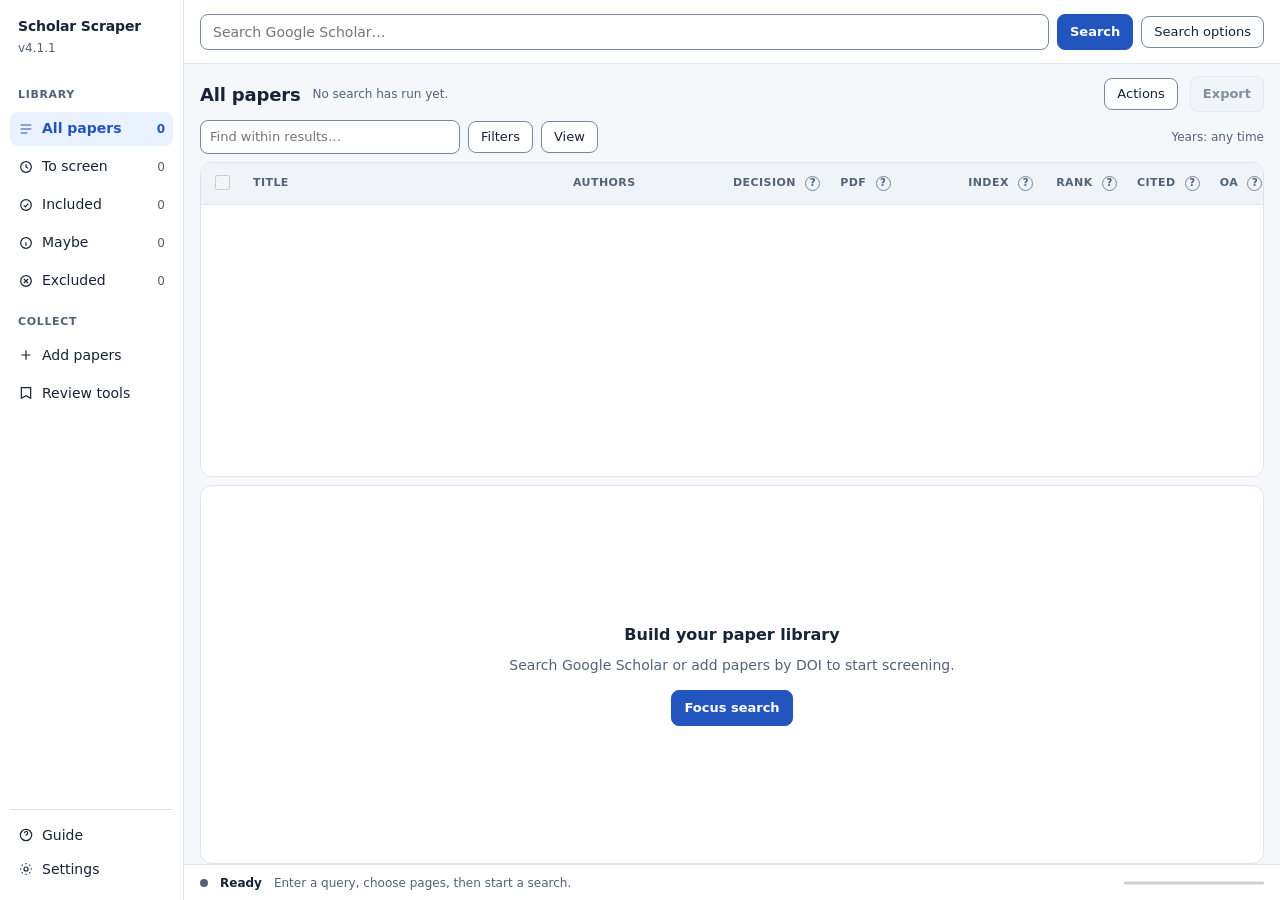
==== commit 45588d8e: "Rust v4.1.1: column help bubbles and a guide page A first-time user could not tell what OA, Index, R" ====
--- a/rust/gss-app/ui/index.html
+++ b/rust/gss-app/ui/index.html
@@ -3,7 +3,7 @@
 <head>
   <meta charset="UTF-8" />
   <meta name="viewport" content="width=device-width, initial-scale=1.0" />
-  <title>Google Scholar Scraper v4.1.0</title>
+  <title>Google Scholar Scraper v4.1.1</title>
   <link rel="stylesheet" href="styles.css" />
 </head>
 <body>
@@ -12,7 +12,7 @@
     <nav class="sidebar" aria-label="Library">
       <div class="brand">
         <span class="brand-name">Scholar Scraper</span>
-        <span class="brand-version">v4.1.0</span>
+        <span class="brand-version">v4.1.1</span>
       </div>
 
       <div class="side-label">Library</div>
@@ -73,6 +73,10 @@
 
       <div class="spacer"></div>
       <div class="sidebar-footer">
+        <button class="nav-item" id="btnGuide" title="Open the guide">
+          <svg viewBox="0 0 24 24" fill="none" stroke="currentColor" stroke-width="1.8" aria-hidden="true"><circle cx="12" cy="12" r="8.5"/><path d="M9.6 9.2a2.5 2.5 0 1 1 3.2 2.4c-.6.2-.9.7-.9 1.3v.4"/><path d="M12 16.4v.01"/></svg>
+          <span class="nav-label">Guide</span>
+        </button>
         <button class="nav-item" id="btnSettings" title="Settings">
           <svg viewBox="0 0 24 24" fill="none" stroke="currentColor" stroke-width="1.8" aria-hidden="true"><circle cx="12" cy="12" r="3"/><path d="M12 3v2m0 14v2M3 12h2m14 0h2M5.6 5.6l1.4 1.4m10 10 1.4 1.4m0-12.8-1.4 1.4m-10 10L5.6 18.4"/></svg>
           <span class="nav-label">Settings</span>
@@ -173,16 +177,43 @@
                 <th scope="col" class="select-cell">
                   <input type="checkbox" id="selectVisible" aria-label="Select all visible papers" />
                 </th>
-                <th class="sortable" data-key="title" scope="col" aria-sort="none" title="Sort by title">Title</th>
-                <th class="sortable" data-key="authors" scope="col" aria-sort="none" title="Sort by authors">Authors</th>
-                <th class="sortable" data-key="decision" scope="col" aria-sort="none" title="Your screening decision">Decision</th>
-                <th class="sortable" data-key="pdf" scope="col" aria-sort="none" title="Sort by public-PDF status">PDF</th>
-                <th class="sortable" data-key="index" scope="col" aria-sort="none" title="Sort by journal indexing (SJR, SINTA, SCOPUS)">Index</th>
-                <th class="sortable" data-key="rank" scope="col" aria-sort="none" title="Sort by journal rank">Rank</th>
-                <th class="sortable" data-key="cited" scope="col" aria-sort="none" title="Sort by citation count (Crossref / OpenAlex)">Cited</th>
-                <th class="sortable" data-key="oa" scope="col" aria-sort="none" title="Open-access status reported by OpenAlex">OA</th>
-                <th class="sortable" data-key="tags" scope="col" aria-sort="none" title="Tags you assigned">Tags</th>
-                <th class="sortable" data-key="link" scope="col" aria-sort="none" title="Sort by link presence">Link</th>
+                <th class="sortable" data-key="title" scope="col" aria-sort="none">
+                  <span class="th-label" title="Sort by title">Title</span>
+                </th>
+                <th class="sortable" data-key="authors" scope="col" aria-sort="none">
+                  <span class="th-label" title="Sort by authors">Authors</span>
+                </th>
+                <th class="sortable" data-key="decision" scope="col" aria-sort="none">
+                  <span class="th-label" title="Sort by your screening decision">Decision</span>
+                  <button class="th-help" data-help="decision" aria-label="What does Decision mean?">?</button>
+                </th>
+                <th class="sortable" data-key="pdf" scope="col" aria-sort="none">
+                  <span class="th-label" title="Sort by public-PDF status">PDF</span>
+                  <button class="th-help" data-help="pdf" aria-label="What does the PDF column mean?">?</button>
+                </th>
+                <th class="sortable" data-key="index" scope="col" aria-sort="none">
+                  <span class="th-label" title="Sort by journal indexing">Index</span>
+                  <button class="th-help" data-help="index" aria-label="What does Index mean?">?</button>
+                </th>
+                <th class="sortable" data-key="rank" scope="col" aria-sort="none">
+                  <span class="th-label" title="Sort by journal rank">Rank</span>
+                  <button class="th-help" data-help="rank" aria-label="What does Rank mean?">?</button>
+                </th>
+                <th class="sortable" data-key="cited" scope="col" aria-sort="none">
+                  <span class="th-label" title="Sort by citation count">Cited</span>
+                  <button class="th-help" data-help="cited" aria-label="What does Cited mean?">?</button>
+                </th>
+                <th class="sortable" data-key="oa" scope="col" aria-sort="none">
+                  <span class="th-label" title="Sort by open-access status">OA</span>
+                  <button class="th-help" data-help="oa" aria-label="What does OA mean?">?</button>
+                </th>
+                <th class="sortable" data-key="tags" scope="col" aria-sort="none">
+                  <span class="th-label" title="Sort by tags">Tags</span>
+                  <button class="th-help" data-help="tags" aria-label="What are tags?">?</button>
+                </th>
+                <th class="sortable" data-key="link" scope="col" aria-sort="none">
+                  <span class="th-label" title="Sort by link presence">Link</span>
+                </th>
               </tr>
             </thead>
             <tbody id="tableBody" role="rowgroup"></tbody>
@@ -299,6 +330,8 @@
   </div>
 
   <!-- ---------- filters popover ---------- -->
+  <div class="help-bubble" id="helpBubble" role="tooltip" hidden></div>
+
   <div class="popover" id="filtersPopover" role="dialog" aria-label="Result filters" hidden>
     <div class="pop-fields">
       <div class="field">
@@ -473,6 +506,95 @@
     </div>
   </dialog>
 
+  <dialog id="guideDialog" class="guide-dialog">
+    <h3>How to use this app</h3>
+    <p class="dialog-sub">Search Scholar, screen the results, then export what you keep.</p>
+    <div class="guide-body">
+      <section id="guide-start">
+        <h4>First run</h4>
+        <ol>
+          <li>Type a query and press <kbd>Enter</kbd>. Pages defaults to 1; "Search options" has pages, year range, and relevance ranking.</li>
+          <li>Results appear with an <strong>Unknown</strong> PDF status. That is expected — nothing has been verified yet.</li>
+          <li>Optional: run <strong>Actions → Check metadata + PDFs</strong> to fill in DOI, journal ranks, citations, open-access status, and public-PDF availability. It contacts Crossref and OpenAlex, so it is slower than a search.</li>
+          <li>Screen papers with <strong>Include</strong> / <strong>Maybe</strong> / <strong>Exclude</strong>, then export.</li>
+        </ol>
+      </section>
+
+      <section id="guide-screening">
+        <h4>Screening papers</h4>
+        <ul>
+          <li>Click a row to open the <strong>inspector</strong> on the right: metadata, notes, tags, exclusion reason, and the abstract.</li>
+          <li>Use the row checkboxes (or <kbd>Ctrl</kbd>+click, or <kbd>Shift</kbd>+click for a range) to act on many rows at once.</li>
+          <li>Decisions are saved per DOI, or per title when there is no DOI, so they survive a new search or a restart.</li>
+          <li>Unsaved inspector edits are never thrown away silently — you are asked before switching papers.</li>
+        </ul>
+      </section>
+
+      <section id="guide-columns">
+        <h4>What the columns mean</h4>
+        <p class="notice">Only Title, Authors, and Link come from Google Scholar. Everything else is enrichment or your own screening.</p>
+        <dl class="guide-list">
+          <dt>Decision</dt><dd>Your screening verdict: undecided (blank), include, maybe, or exclude with a coded reason.</dd>
+          <dt>PDF</dt><dd>Whether <em>this app</em> found a downloadable public PDF. "Unknown" means not checked yet. Distinct from open access.</dd>
+          <dt>Index</dt><dd>Indexing services listing the journal (SJR, SINTA, SCOPUS, DOAJ), from the ranking file you imported.</dd>
+          <dt>Rank</dt><dd>SJR quartile / SINTA rank of the journal. Describes the journal, never the paper.</dd>
+          <dt>Cited</dt><dd>Citation count from Crossref or OpenAlex. A real <code>0</code> differs from blank (not checked).</dd>
+          <dt>OA</dt><dd>Open-access status from OpenAlex: gold, green, bronze, hybrid, closed. "Closed" means OpenAlex knows of no open version.</dd>
+          <dt>Tags</dt><dd>Your own labels for grouping papers by theme or method.</dd>
+        </dl>
+        <p class="notice">Hover or focus the <strong>?</strong> beside a column header for the same explanation in place.</p>
+      </section>
+
+      <section id="guide-export">
+        <h4>Exporting</h4>
+        <ul>
+          <li><strong>Export</strong> opens one dialog: choose a format, then choose which papers — filtered rows, selected rows, or everything collected. The counts update as you change scope.</li>
+          <li>CSV and BibTeX/RIS keep the fixed column/key contract of the original Python implementation, so downstream scripts keep working.</li>
+          <li>Excel adds formatting, freeze panes, and grouped sheets; other formats cover JSON, Markdown, TSV, EndNote, CSL-JSON, and a reading list.</li>
+          <li>Exports are written together with a temporary file and then renamed, so an interrupted write cannot leave a half file.</li>
+        </ul>
+      </section>
+
+      <section id="guide-review">
+        <h4>Systematic review tools</h4>
+        <ul>
+          <li><strong>PRISMA counts</strong> summarises identified / screened / included / excluded.</li>
+          <li><strong>Screening log</strong> exports every decision with its reason, tags, note, and timestamp.</li>
+          <li><strong>Near-duplicate report</strong> finds likely duplicate records above a similarity threshold.</li>
+          <li><strong>Baselines</strong> snapshot a search so a later search can be diffed against it.</li>
+          <li><strong>Add papers</strong> imports your own CSV/JSON export, or resolves pasted DOIs through Crossref.</li>
+        </ul>
+      </section>
+
+      <section id="guide-shortcuts">
+        <h4>Keyboard</h4>
+        <dl class="guide-list">
+          <dt><kbd>Enter</kbd> in the query box</dt><dd>Start a search.</dd>
+          <dt><kbd>Arrow</kbd> keys in the table</dt><dd>Move between rows; <kbd>Home</kbd>/<kbd>End</kbd> jump to the ends.</dd>
+          <dt><kbd>Space</kbd></dt><dd>Toggle selection on the focused row.</dd>
+          <dt><kbd>Shift</kbd>+<kbd>Arrow</kbd></dt><dd>Extend the selection.</dd>
+          <dt><kbd>Enter</kbd> on a row</dt><dd>Open the inspector.</dd>
+          <dt><kbd>Ctrl</kbd>+<kbd>A</kbd></dt><dd>Select every visible row.</dd>
+          <dt><kbd>Ctrl</kbd>+<kbd>Shift</kbd>+<kbd>A</kbd></dt><dd>Clear the selection.</dd>
+          <dt><kbd>Ctrl</kbd>+<kbd>E</kbd></dt><dd>Open the export dialog on BibTeX.</dd>
+          <dt><kbd>Esc</kbd></dt><dd>Close a popover, then the inspector, then cancel a running operation.</dd>
+        </dl>
+      </section>
+
+      <section id="guide-limits">
+        <h4>Limits and honesty</h4>
+        <ul>
+          <li>Google Scholar rate-limits and blocks automated access. When that happens the app says so and keeps what it already collected; it does not bypass CAPTCHAs or rotate proxies.</li>
+          <li>Enrichment data is only as good as Crossref/OpenAlex coverage. A blank value means unknown, not zero.</li>
+          <li>Ranking labels describe journals, not the quality of an individual paper.</li>
+        </ul>
+      </section>
+    </div>
+    <div class="dialog-actions">
+      <button id="btnCloseGuide" class="primary">Close</button>
+    </div>
+  </dialog>
+
   <dialog id="promptDialog">
     <h3 id="promptTitle">Enter a value</h3>
     <div class="dialog-body">
--- a/rust/gss-app/ui/styles.css
+++ b/rust/gss-app/ui/styles.css
@@ -304,6 +304,61 @@
 .statusbar.error .dot { background: var(--error); }
 .statusbar.detail-expanded .detail { white-space: normal; }
 
+/* ---------- column help ---------- */
+thead th { position: sticky; top: 0; }
+.th-label { pointer-events: none; }
+.th-help {
+  display: inline-flex; align-items: center; justify-content: center;
+  width: 15px; height: 15px; min-height: 15px; padding: 0;
+  margin-left: 5px; border-radius: 50%;
+  border: 1px solid var(--border-strong); background: transparent;
+  color: var(--muted); font-size: 10px; font-weight: 700; line-height: 1;
+  text-transform: none; letter-spacing: 0; vertical-align: middle;
+  cursor: help;
+}
+.th-help:hover:not(:disabled), .th-help:focus-visible {
+  background: var(--selection); color: var(--primary); border-color: var(--primary);
+}
+.help-bubble {
+  position: fixed; z-index: 90; width: min(360px, calc(100vw - 24px));
+  background: var(--surface); color: var(--text);
+  border: 1px solid var(--border-strong); border-radius: 10px;
+  box-shadow: var(--shadow); padding: 12px 14px;
+  font-size: 12px; line-height: 1.55;
+}
+.help-title { font-weight: 600; font-size: 13px; margin-bottom: 4px; }
+.help-bubble p { margin: 0 0 8px; color: var(--text); }
+.help-list { display: grid; grid-template-columns: auto minmax(0, 1fr); gap: 3px 10px; margin: 0 0 8px; }
+.help-list dt { font-weight: 600; color: var(--primary); white-space: nowrap; }
+.help-list dd { margin: 0; color: var(--muted); }
+.help-source { color: var(--muted); font-size: 11px; border-top: 1px solid var(--border); padding-top: 8px; }
+.help-more { margin-top: 8px; height: 28px; font-size: 12px; }
+
+/* ---------- guide ---------- */
+.guide-dialog { max-width: 620px; }
+.guide-body {
+  max-height: min(62vh, 560px); overflow-y: auto;
+  display: flex; flex-direction: column; gap: 18px;
+  padding-right: 6px;
+}
+.guide-body section { display: flex; flex-direction: column; gap: 6px; scroll-margin-top: 8px; }
+.guide-body h4 {
+  font-size: 13px; font-weight: 600; color: var(--primary);
+  border-bottom: 1px solid var(--border); padding-bottom: 4px;
+}
+.guide-body p, .guide-body li { color: var(--text); }
+.guide-body ol, .guide-body ul { margin: 0; padding-left: 20px; display: flex; flex-direction: column; gap: 4px; }
+.guide-list { display: grid; grid-template-columns: minmax(90px, 150px) minmax(0, 1fr); gap: 5px 12px; margin: 0; }
+.guide-list dt { font-weight: 600; color: var(--text); }
+.guide-list dd { margin: 0; color: var(--muted); }
+.guide-body code { background: var(--surface-alt); border-radius: 4px; padding: 0 4px; }
+.guide-body kbd {
+  display: inline-block; border: 1px solid var(--border-strong); border-bottom-width: 2px;
+  border-radius: 4px; padding: 0 5px; font-size: 11px; font-family: inherit;
+  background: var(--surface-alt); color: var(--text);
+}
+.guide-body .notice { color: var(--muted); font-size: 12px; }
+
 /* ---------- popovers / menus ---------- */
 .menu, .popover {
   position: fixed; z-index: 60;
